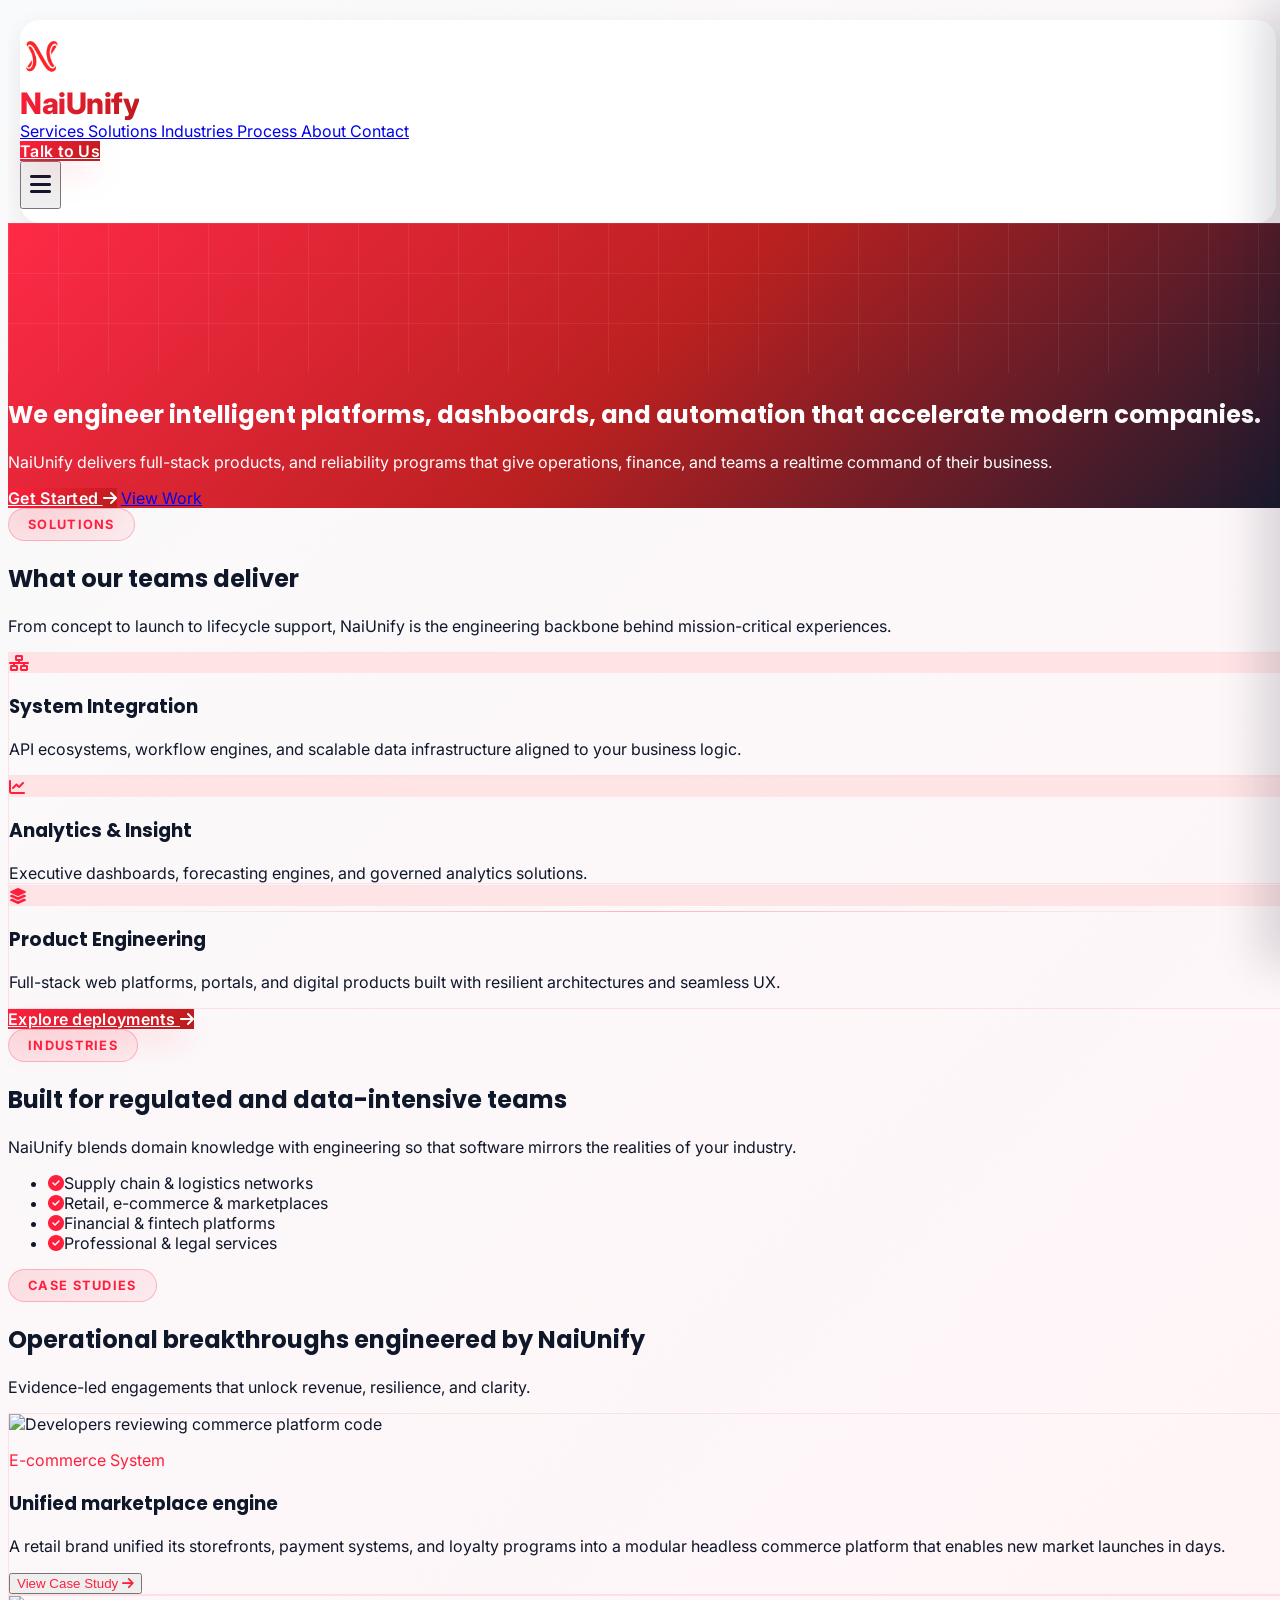
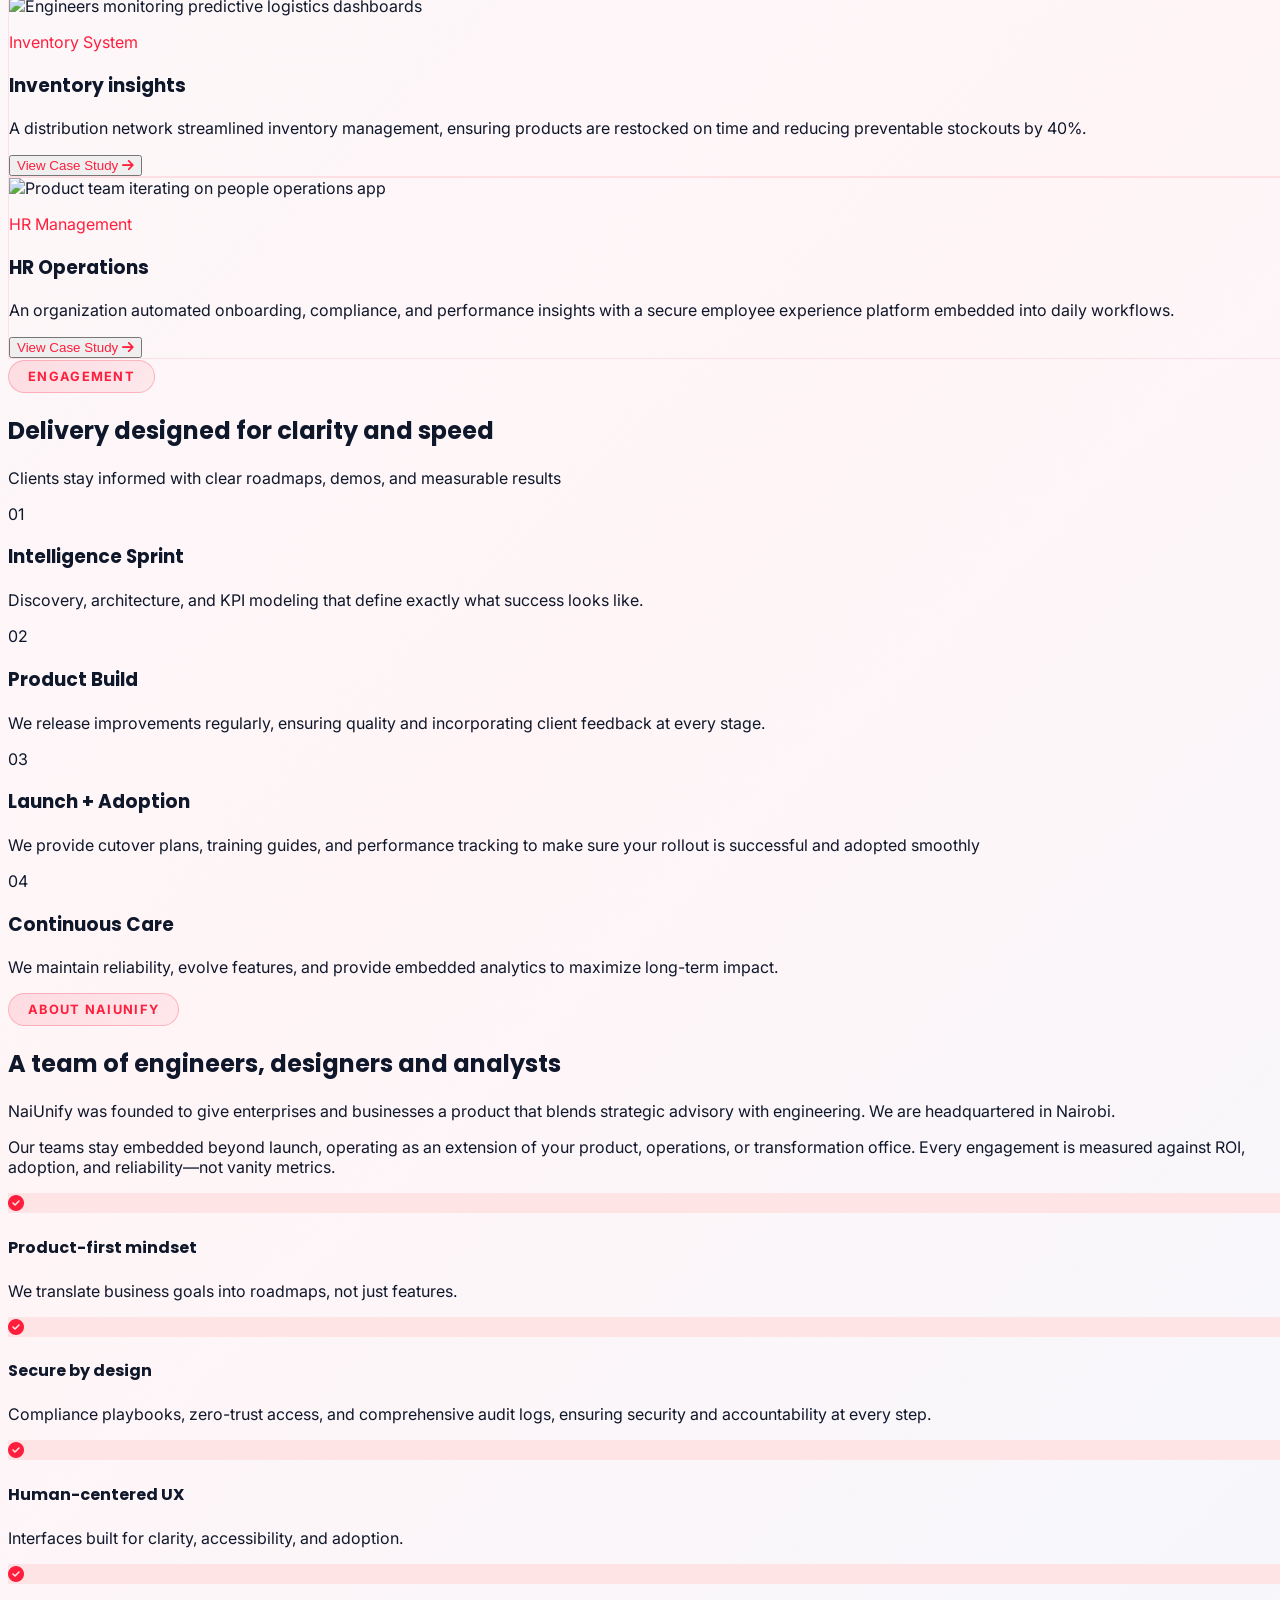
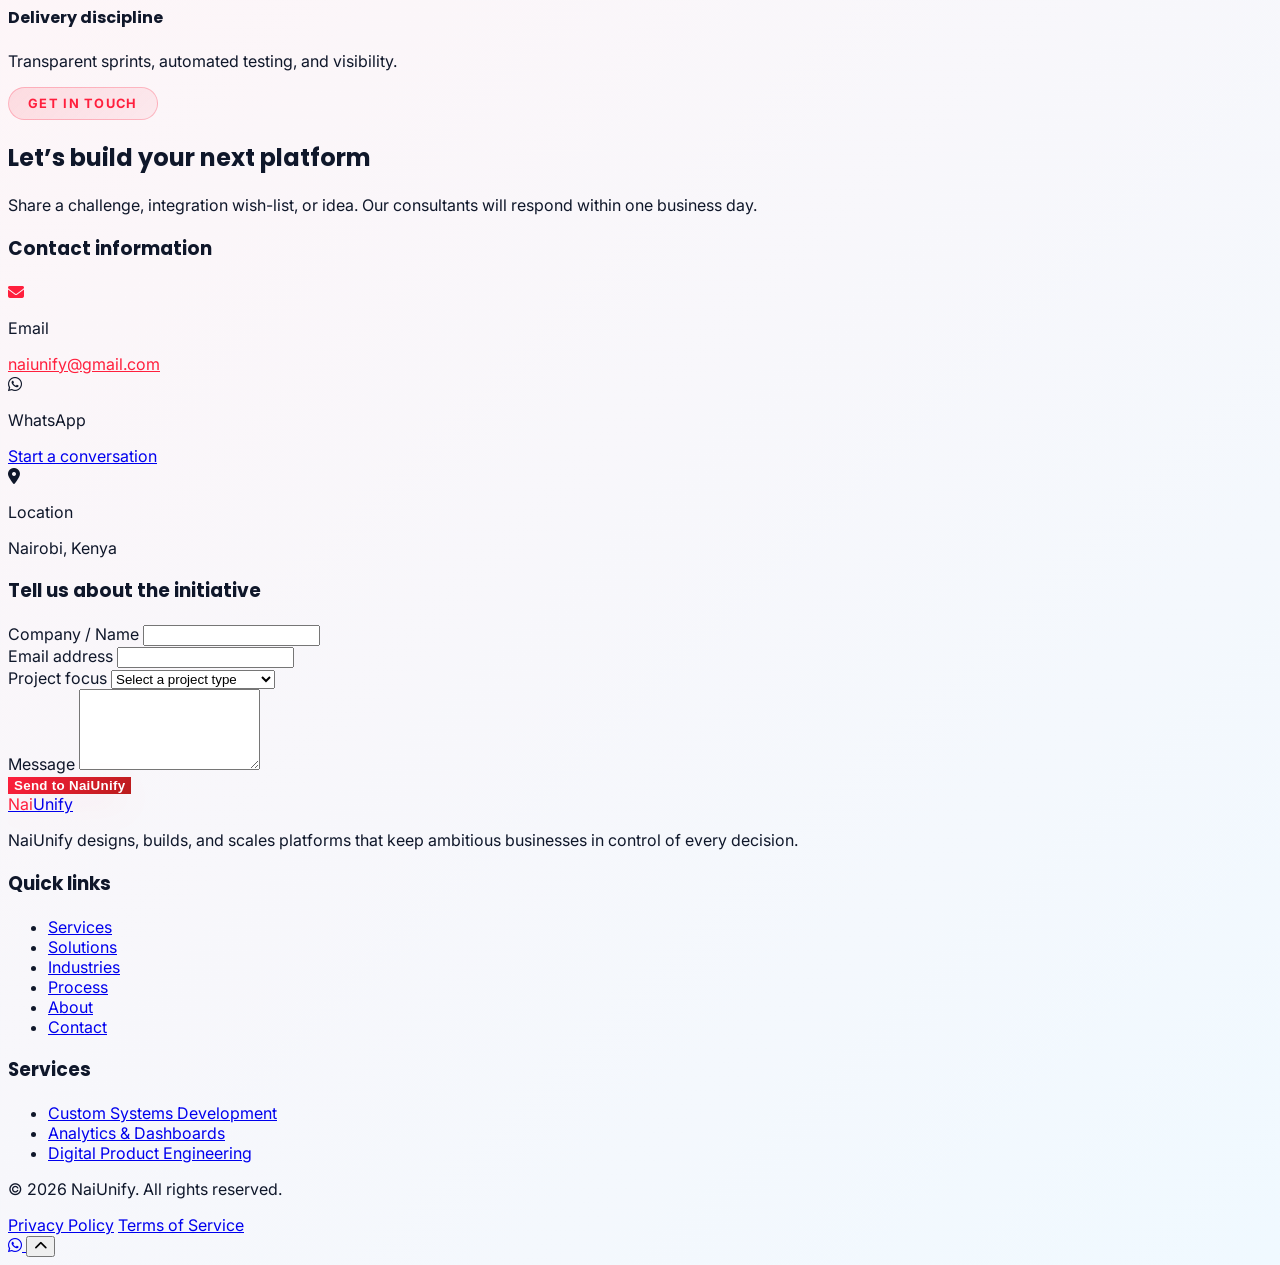
==== index.html @ 6b859ff5 "Initial upload" ====
<!DOCTYPE html>
<html lang="en">
<head>
  <meta charset="UTF-8">
  <meta name="viewport" content="width=device-width, initial-scale=1.0">
  <title>NaiUnify</title>
  <meta name="description" content="NaiUnify engineers modern software, automation, and analytics platforms tailored for fast-growing companies  and global markets.">
  <meta name="keywords" content="NaiUnify, enterprise software company, custom dashboards,tech consultancy, automation platforms">
  <link rel="preconnect" href="https://fonts.googleapis.com">
  <link rel="preconnect" href="https://fonts.gstatic.com" crossorigin>
  <link href="https://fonts.googleapis.com/css2?family=Inter:wght@400;500;600&family=Poppins:wght@500;600;700&display=swap" rel="stylesheet">
  <script src="https://cdn.tailwindcss.com"></script>
  <link rel="stylesheet" href="https://cdnjs.cloudflare.com/ajax/libs/font-awesome/6.5.1/css/all.min.css">
  <link rel="stylesheet" href="https://cdn.jsdelivr.net/npm/aos@2.3.4/dist/aos.css">

  <!-- Favicon -->
  <link rel="icon" type="image/x-icon" href="favicon.ico">
  <link rel="icon" type="image/png" sizes="32x32" href="favicon.png">
  <link rel="apple-touch-icon" sizes="180x180" href="apple-touch-icon.png">

  <style id="app-style">
    :root {
      --primary: #ff1f3d;
      --primary-dark: #b91c1c;
      --primary-soft: #ffe4e6;
      --gray-900: #0f172a;
    }

    html, body {
      width: 100%;
      overflow-x: clip !important;
    }

    body {
      font-family: 'Inter', sans-serif;
      scroll-behavior: smooth;
      background: linear-gradient(135deg, #f9fafb 0%, #fff5f7 50%, #f0f9ff 100%);
      color: #0f172a;
    }

    body.menu-open {
      overflow: hidden;
    }

    h1,h2,h3,h4,h5,h6 {
      font-family: 'Poppins', sans-serif;
      font-weight: 700;
    }

    .gradient-bg {
      background: linear-gradient(135deg, rgba(255,31,61,0.95) 0%, rgba(185,28,28,0.98) 50%, #1a1a2e 100%);
      color: #fff;
    }

    .brand-logo {
      height: 2.75rem;
      width: 2.75rem;
      transition: transform 0.3s cubic-bezier(0.34, 1.56, 0.64, 1);
    }

    .brand-logo:hover {
      transform: scale(1.08) rotate(2deg);
    }

    .brand-title {
      font-size: 1.85rem;
      background: linear-gradient(135deg, #ff1f3d 0%, #b91c1c 100%);
      -webkit-background-clip: text;
      -webkit-text-fill-color: transparent;
      background-clip: text;
      font-weight: 800;
      letter-spacing: -0.5px;
    }

    nav .container {
      padding-top: 0.875rem;
      padding-bottom: 0.875rem;
    }

    .main-nav {
      background: transparent;
      box-shadow: none;
      z-index: 60;
      padding: 0.75rem 0.75rem 0 0.75rem;
    }

    .main-nav .container {
      background: #ffffff;
      border-radius: 1.25rem;
      box-shadow: 0 8px 24px rgba(15,23,42,0.08);
    }

    .main-nav::after {
      content: '';
      position: fixed;
      bottom: -12px;
      left: calc(0.75rem + 2rem);
      right: calc(0.75rem + 2rem);
      height: 1px;
      background: linear-gradient(90deg, transparent, rgba(255,31,61,0.3), transparent);
      z-index: 60;
    }

    @media (max-width: 768px) {
      .main-nav {
        padding: 0.5rem 0.5rem 0 0.5rem;
      }

      .main-nav .container {
        border-radius: 0.75rem;
      }
    }

    .card {
      transition: all 0.45s cubic-bezier(0.34, 1.56, 0.64, 1);
      will-change: transform, box-shadow;
      border: 1px solid rgba(255, 31, 61, 0.1);
    }

    .card:hover {
      transform: translateY(-8px) scale(1.02);
      box-shadow: 0 32px 56px rgba(255, 31, 61, 0.25);
      border-color: rgba(255, 31, 61, 0.2);
    }

    .stat-card {
      background: rgba(255,255,255,0.12);
      border: 1px solid rgba(255,255,255,0.3);
      backdrop-filter: blur(12px);
      border-radius: 1.5rem;
      transition: all 0.3s ease;
    }

    .stat-card:hover {
      background: rgba(255,255,255,0.18);
      border-color: rgba(255,255,255,0.5);
      transform: translateY(-4px);
    }

    .testimonial-slide {
      display: none;
    }

    .testimonial-slide.active {
      display: block;
      animation: fadeIn 0.4s ease;
    }

    @keyframes fadeIn {
      from { opacity: 0; transform: translateY(10px); }
      to { opacity: 1; transform: translateY(0); }
    }

    .mobile-menu {
      position: fixed;
      top: 0;
      right: 0;
      height: 100vh;
      width: min(340px, 85%);
      background: linear-gradient(180deg, #ffffff 0%, #f9fafb 100%);
      border-left: 1px solid rgba(15,23,42,0.08);
      box-shadow: -20px 0 40px rgba(15,23,42,0.15);
      transform: translateX(100%);
      transition: transform 0.4s cubic-bezier(0.34, 1.56, 0.64, 1);
      z-index: 55;
      padding: 2rem 1.75rem;
      overflow-y: auto;
      overflow-x: hidden;
    }

    .mobile-menu.open {
      transform: translateX(0);
    }

    .mobile-menu-overlay {
      position: fixed;
      top: 0;
      left: 0;
      right: 0;
      bottom: 0;
      background: rgba(15,23,42,0.5);
      opacity: 0;
      visibility: hidden;
      pointer-events: none;
      transition: opacity 0.4s cubic-bezier(0.34, 1.56, 0.64, 1), visibility 0.4s;
      z-index: 50;
      backdrop-filter: blur(4px);
    }

    .mobile-menu-overlay.open {
      opacity: 1;
      visibility: visible;
      pointer-events: auto;
    }

    ::-webkit-scrollbar {
      width: 10px;
    }

    ::-webkit-scrollbar-thumb {
      background: var(--primary);
      border-radius: 999px;
    }

    .btn-primary {
      background: linear-gradient(135deg, var(--primary) 0%, var(--primary-dark) 100%);
      color: #fff;
      position: relative;
      overflow: hidden;
      transition: all 0.4s cubic-bezier(0.34, 1.56, 0.64, 1);
      box-shadow: 0 12px 32px -8px rgba(255, 31, 61, 0.6);
      border: none;
      font-weight: 600;
      letter-spacing: 0.3px;
    }

    .btn-primary:hover {
      transform: translateY(-3px);
      box-shadow: 0 20px 48px -12px rgba(255, 31, 61, 0.8);
      background: linear-gradient(135deg, var(--primary-dark) 0%, #8b0a1a 100%);
    }

    .btn-primary:active {
      transform: translateY(-1px);
    }

    .btn-primary:after {
      content: "";
      position: absolute;
      inset: 0;
      background: linear-gradient(120deg, rgba(255,255,255,0.3), transparent, transparent);
      transform: translateX(-100%);
      transition: transform 0.6s cubic-bezier(0.34, 1.56, 0.64, 1);
    }

    .btn-primary:hover:after {
      transform: translateX(100%);
    }

    .accent-pill {
      background: linear-gradient(135deg, rgba(255,31,61,0.12) 0%, rgba(255,31,61,0.06) 100%);
      color: var(--primary);
      padding: 0.5rem 1.2rem;
      border-radius: 999px;
      font-size: 0.8rem;
      font-weight: 700;
      text-transform: uppercase;
      letter-spacing: 0.1em;
      border: 1.5px solid rgba(255,31,61,0.25);
      display: inline-flex;
      align-items: center;
      gap: 0.5rem;
      transition: all 0.3s ease;
    }

    .accent-pill:hover {
      border-color: rgba(255,31,61,0.5);
      background: linear-gradient(135deg, rgba(255,31,61,0.16) 0%, rgba(255,31,61,0.1) 100%);
      transform: translateY(-2px);
    }

    /* Modernized bright red theme overrides */
    .bg-red-600 { background-color: var(--primary) !important; }
    .hover\:bg-red-700:hover { background-color: var(--primary-dark) !important; }
    .text-red-600 { color: var(--primary) !important; }
    .hover\:text-red-800:hover { color: var(--primary-dark) !important; }
    .border-red-600 { border-color: var(--primary) !important; }
    .bg-red-100 { background-color: var(--primary-soft) !important; }
    .text-red-400 { color: #ff6b81 !important; }
    .text-red-500 { color: var(--primary) !important; }

    body.menu-open {
      overflow: hidden;
    }

    .modal {
      display: none;
      position: fixed;
      top: 0;
      left: 0;
      right: 0;
      bottom: 0;
      background: rgba(15,23,42,0.85);
      z-index: 48;
      justify-content: center;
      align-items: center;
      padding: 2rem;
    }

    .modal-content {
      width: min(720px, 100%);
      max-height: 90vh;
      overflow-y: auto;
      border-radius: 1rem;
      background: #fff;
      padding: 2.5rem;
      position: relative;
    }

    .modal.show {
      display: flex;
      animation: fadeIn 0.35s ease;
    }

    .close {
      position: absolute;
      top: 1.5rem;
      right: 1.5rem;
      color: #0f172a;
    }

    #mobile-menu-button {
      font-size: 1.5rem;
      padding: 0.5rem;
      cursor: pointer;
      transition: all 0.3s ease;
      color: #0f172a;
    }

    #mobile-menu-button:hover {
      color: var(--primary);
      transform: scale(1.1);
    }

    @media (max-width: 768px) {
      .brand-logo {
        height: 2.25rem;
        width: 2.25rem;
      }

      .brand-title {
        font-size: 1.35rem;
      }

      nav .container {
        padding-top: 0.75rem;
        padding-bottom: 0.75rem;
      }

      h1 {
        font-size: 2rem !important;
        line-height: 1.3 !important;
      }

      h2 {
        font-size: 1.75rem !important;
      }
    }

    @media (max-width: 640px) {
      .gradient-bg {
        padding-top: 4.5rem !important;
      }

      h1 {
        font-size: 1.75rem !important;
        line-height: 1.25 !important;
      }

      h2 {
        font-size: 1.5rem !important;
      }

      .card {
        margin: 0 auto;
      }
    }
  </style>
</head>
<body>
  <!-- Navigation -->
  <nav class="main-nav fixed w-full top-0">
    <div class="container mx-auto px-4 md:px-8 lg:px-12">
      <div class="flex items-center justify-between h-16 md:h-20">
        <a href="#" class="text-2xl font-bold flex items-center gap-3 brand-title z-10 hover:opacity-90 transition">
          <img src="NAIUNIFY LOGO2.png" alt="NaiUnify logo" class="h-11 w-11 md:h-11 md:w-11 object-contain brand-logo" loading="eager">
          <div class="leading-tight">
            <span class="block text-transparent brand-title">NaiUnify</span>
          </div>
        </a>

        <div class="hidden lg:flex items-center space-x-10 font-medium text-gray-700">
          <a href="#services" class="hover:text-red-600 transition duration-300 relative group">Services
            <span class="absolute bottom-0 left-0 w-0 h-0.5 bg-gradient-to-r from-red-600 to-red-500 group-hover:w-full transition-all duration-300"></span>
          </a>
          <a href="#projects" class="hover:text-red-600 transition duration-300 relative group">Solutions
            <span class="absolute bottom-0 left-0 w-0 h-0.5 bg-gradient-to-r from-red-600 to-red-500 group-hover:w-full transition-all duration-300"></span>
          </a>
          <a href="#industries" class="hover:text-red-600 transition duration-300 relative group">Industries
            <span class="absolute bottom-0 left-0 w-0 h-0.5 bg-gradient-to-r from-red-600 to-red-500 group-hover:w-full transition-all duration-300"></span>
          </a>
          <a href="#process" class="hover:text-red-600 transition duration-300 relative group">Process
            <span class="absolute bottom-0 left-0 w-0 h-0.5 bg-gradient-to-r from-red-600 to-red-500 group-hover:w-full transition-all duration-300"></span>
          </a>
          <a href="#about" class="hover:text-red-600 transition duration-300 relative group">About
            <span class="absolute bottom-0 left-0 w-0 h-0.5 bg-gradient-to-r from-red-600 to-red-500 group-hover:w-full transition-all duration-300"></span>
          </a>
          <a href="#contact" class="hover:text-red-600 transition duration-300 relative group">Contact
            <span class="absolute bottom-0 left-0 w-0 h-0.5 bg-gradient-to-r from-red-600 to-red-500 group-hover:w-full transition-all duration-300"></span>
          </a>
        </div>

        <div class="hidden md:flex items-center gap-4">
          <a href="#contact" class="btn-primary px-6 py-2.5 rounded-lg font-semibold shadow-lg hover:shadow-xl transition-all duration-300 text-sm md:text-base">
            Talk to Us
          </a>
        </div>

        <button id="mobile-menu-button" class="lg:hidden text-gray-900 ml-auto z-10" aria-label="Toggle menu">
          <i class="fa-solid fa-bars text-2xl"></i>
        </button>
      </div>
    </div>

    <div id="mobile-menu" class="mobile-menu lg:hidden">
      <div class="flex items-center justify-between mb-8">
        <p class="text-lg font-semibold text-gray-900">Menu</p>
        <button id="close-mobile-menu" class="text-gray-500 text-3xl leading-none w-8 h-8 flex items-center justify-center hover:bg-gray-200 rounded-lg transition" aria-label="Close menu">&times;</button>
      </div>
      <div class="space-y-1">
        <a href="#services" class="block font-semibold text-gray-900 px-4 py-3 rounded-lg hover:bg-red-50 hover:text-red-600 transition duration-300">Services</a>
        <a href="#projects" class="block font-semibold text-gray-900 px-4 py-3 rounded-lg hover:bg-red-50 hover:text-red-600 transition duration-300">Solutions</a>
        <a href="#industries" class="block font-semibold text-gray-900 px-4 py-3 rounded-lg hover:bg-red-50 hover:text-red-600 transition duration-300">Industries</a>
        <a href="#process" class="block font-semibold text-gray-900 px-4 py-3 rounded-lg hover:bg-red-50 hover:text-red-600 transition duration-300">Process</a>
        <a href="#about" class="block font-semibold text-gray-900 px-4 py-3 rounded-lg hover:bg-red-50 hover:text-red-600 transition duration-300">About</a>
        <a href="#contact" class="block font-semibold text-gray-900 px-4 py-3 rounded-lg hover:bg-red-50 hover:text-red-600 transition duration-300">Contact</a>
        <a href="#contact" class="btn-primary block text-center rounded-lg py-3 font-semibold mt-6 w-full">Talk to Us</a>
      </div>
    </div>
  </nav>

  <div id="mobile-menu-overlay" class="mobile-menu-overlay lg:hidden"></div>

  <!-- Hero Section -->
  <section class="gradient-bg min-h-[calc(100vh-64px)] md:min-h-[calc(100vh-80px)] flex items-center pt-28 md:pt-32 pb-12 md:pb-20 relative overflow-hidden">
    <div class="absolute inset-0 opacity-20 pointer-events-none">
      <svg width="100%" height="100%" preserveAspectRatio="none">
        <defs>
          <pattern id="grid" width="50" height="50" patternUnits="userSpaceOnUse">
            <path d="M 50 0 L 0 0 0 50" fill="none" stroke="rgba(255,255,255,0.15)" stroke-width="1"/>
          </pattern>
        </defs>
        <rect width="100%" height="100%" fill="url(#grid)" />
      </svg>
    </div>
    <div class="container mx-auto px-4 md:px-8 lg:px-12 relative z-10 py-12 md:py-16">
      <div data-aos="fade-right" class="max-w-5xl mx-auto text-center lg:text-left">
        <h1 class="text-4xl md:text-5xl lg:text-6xl font-bold leading-tight md:leading-tight mb-6 md:mb-8 text-white">
          We engineer intelligent platforms, dashboards, and automation that accelerate modern companies.
        </h1>
        <p class="text-lg md:text-xl text-gray-100/85 mb-10 md:mb-12 leading-relaxed max-w-3xl">
          NaiUnify delivers full-stack products, and reliability programs that give operations, finance, and teams a realtime command of their business.
        </p>
        <div class="flex flex-col sm:flex-row gap-4 justify-center lg:justify-start">
          <a href="#contact" class="btn-primary px-8 py-3.5 rounded-lg font-semibold shadow-xl inline-flex items-center justify-center hover:shadow-2xl transition-all">Get Started <i class="fa-solid fa-arrow-right ml-2"></i></a>
          <a href="#projects" class="px-8 py-3.5 rounded-lg font-semibold border-2 border-white text-white hover:bg-white hover:text-red-600 transition-all duration-300">View Work</a>
        </div>
      </div>
    </div>
  </section>

  <!-- Services -->
  <section id="services" class="py-20 bg-white relative">
    <div class="container mx-auto px-4 md:px-6">
      <div class="text-center mb-16" data-aos="fade-up">
        <span class="accent-pill mb-3 inline-block">Solutions</span>
        <h2 class="text-3xl md:text-4xl font-bold mb-4">What our teams deliver</h2>
        <p class="text-lg text-gray-600 max-w-3xl mx-auto">
          From concept to launch to lifecycle support, NaiUnify is the engineering backbone behind mission-critical experiences.
        </p>
      </div>
      <div class="grid grid-cols-1 md:grid-cols-2 lg:grid-cols-4 gap-6 justify-items-center lg:justify-items-center">
        <div class="card bg-gray-50 rounded-2xl p-8 border border-gray-100 w-full max-w-xs mx-auto" data-aos="fade-up" data-aos-delay="100">
          <div class="w-14 h-14 flex items-center justify-center rounded-full bg-red-100 text-red-600 mb-6">
            <i class="fa-solid fa-network-wired text-xl"></i>
          </div>
          <h3 class="text-xl font-semibold mb-3">System Integration</h3>
          <p class="text-gray-600">API ecosystems, workflow engines, and scalable data infrastructure aligned to your business logic.</p>
        </div>
        <div class="card bg-gray-50 rounded-2xl p-8 border border-gray-100 w-full max-w-xs mx-auto" data-aos="fade-up" data-aos-delay="200">
          <div class="w-14 h-14 flex items-center justify-center rounded-full bg-red-100 text-red-600 mb-6">
            <i class="fa-solid fa-chart-line text-xl"></i>
          </div>
          <h3 class="text-xl font-semibold mb-3">Analytics & Insight</h3>
          Executive dashboards, forecasting engines, and governed analytics solutions.</div>
        <div class="card bg-gray-50 rounded-2xl p-8 border border-gray-100 w-full max-w-xs mx-auto" data-aos="fade-up" data-aos-delay="300">
          <div class="w-14 h-14 flex items-center justify-center rounded-full bg-red-100 text-red-600 mb-6">
            <i class="fa-solid fa-layer-group text-xl"></i>
          </div>
          <h3 class="text-xl font-semibold mb-3">Product Engineering</h3>
          <p class="text-gray-600">Full-stack web platforms, portals, and digital products built with resilient architectures and seamless UX.</p>
        </div>
        
      </div>
      <div class="text-center mt-14" data-aos="fade-up">
        <a href="#projects" class="btn-primary inline-flex items-center justify-center px-10 py-3 rounded-md font-semibold shadow-lg shadow-red-200">
          Explore deployments
          <i class="fa-solid fa-arrow-right ml-2"></i>
        </a>
      </div>
    </div>
  </section>

  <!-- Industries -->
  <section id="industries" class="py-24 md:py-32 bg-gradient-to-b from-gray-50 to-white">
    <div class="container mx-auto px-4 md:px-8 lg:px-12">
      <div class="grid lg:grid-cols-1 gap-10 items-center">
        <div data-aos="fade-right">
          <span class="accent-pill mb-4 inline-block">Industries</span>
          <h2 class="text-3xl md:text-5xl font-bold mb-6 text-gray-900">Built for regulated and data-intensive teams</h2>
          <p class="text-lg md:text-xl text-gray-600 mb-8 leading-relaxed">NaiUnify blends domain knowledge with engineering so that software mirrors the realities of your industry.</p>
          <ul class="space-y-4 text-gray-700 font-medium">
            <li class="flex items-center"><i class="fa-solid fa-circle-check text-red-600 mr-4 text-lg"></i><span>Supply chain & logistics networks</span></li>
            <li class="flex items-center"><i class="fa-solid fa-circle-check text-red-600 mr-4 text-lg"></i><span>Retail, e-commerce & marketplaces</span></li>
            <li class="flex items-center"><i class="fa-solid fa-circle-check text-red-600 mr-4 text-lg"></i><span>Financial & fintech platforms</span></li>
            <li class="flex items-center"><i class="fa-solid fa-circle-check text-red-600 mr-4 text-lg"></i><span>Professional & legal services</span></li>
          </ul>
        </div>
      </div>
    </div>
  </section>

  <!-- Projects -->
  <section id="projects" class="py-24 md:py-32 bg-white">
    <div class="container mx-auto px-4 md:px-8 lg:px-12">
      <div class="text-center mb-20" data-aos="fade-up">
        <span class="accent-pill mb-4 inline-block">Case Studies</span>
        <h2 class="text-3xl md:text-5xl font-bold mb-6 text-gray-900">Operational breakthroughs engineered by NaiUnify</h2>
        <p class="text-lg md:text-xl text-gray-600 max-w-3xl mx-auto leading-relaxed">Evidence-led engagements that unlock revenue, resilience, and clarity.</p>
      </div>
      <div class="grid grid-cols-1 md:grid-cols-2 lg:grid-cols-3 gap-8">
        <div class="card bg-white rounded-2xl overflow-hidden border border-gray-200" data-aos="fade-up" data-aos-delay="100">
          <div class="h-56 bg-gray-300 overflow-hidden">
            <img src="https://images.unsplash.com/photo-1527689368864-3a821dbccc34?auto=format&fit=crop&w=500&q=60" alt="Developers reviewing commerce platform code" class="w-full h-full object-cover hover:scale-105 transition-transform duration-700" loading="lazy">
          </div>
          <div class="p-8">
            <p class="text-xs uppercase tracking-widest text-red-600 font-bold mb-3">E-commerce System</p>
            <h3 class="text-2xl font-bold mb-4 text-gray-900">Unified marketplace engine</h3>
            <p class="text-gray-600 mb-6 leading-relaxed">A retail brand unified its storefronts, payment systems, and loyalty programs into a modular headless commerce platform that enables new market launches in days.</p>
            <button class="text-red-600 font-bold inline-flex items-center view-project hover:gap-3 transition-all group" data-project="1">
              View Case Study <i class="fa-solid fa-arrow-right ml-2 group-hover:translate-x-1 transition-transform"></i>
            </button>
          </div>
        </div>

        <div class="card bg-white rounded-2xl overflow-hidden border border-gray-200" data-aos="fade-up" data-aos-delay="200">
          <div class="h-56 bg-gray-300 overflow-hidden">
            <img src="https://images.unsplash.com/photo-1517430816045-df4b7de11d1d?auto=format&fit=crop&w=500&q=60" alt="Engineers monitoring predictive logistics dashboards" class="w-full h-full object-cover hover:scale-105 transition-transform duration-700" loading="lazy">
          </div>
          <div class="p-8">
            <p class="text-xs uppercase tracking-widest text-red-600 font-bold mb-3">Inventory System</p>
            <h3 class="text-2xl font-bold mb-4 text-gray-900">Inventory insights</h3>
            <p class="text-gray-600 mb-6 leading-relaxed">A distribution network streamlined inventory management, ensuring products are restocked on time and reducing preventable stockouts by 40%.</p>
            <button class="text-red-600 font-bold inline-flex items-center view-project hover:gap-3 transition-all group" data-project="2">
              View Case Study <i class="fa-solid fa-arrow-right ml-2 group-hover:translate-x-1 transition-transform"></i>
            </button>
          </div>
        </div>

        <div class="card bg-white rounded-2xl overflow-hidden border border-gray-200" data-aos="fade-up" data-aos-delay="300">
          <div class="h-56 bg-gray-300 overflow-hidden">
            <img src="https://images.unsplash.com/photo-1529333166437-7750a6dd5a70?auto=format&fit=crop&w=500&q=60" alt="Product team iterating on people operations app" class="w-full h-full object-cover hover:scale-105 transition-transform duration-700" loading="lazy">
          </div>
          <div class="p-8">
            <p class="text-xs uppercase tracking-widest text-red-600 font-bold mb-3">HR Management</p>
            <h3 class="text-2xl font-bold mb-4 text-gray-900">HR Operations</h3>
            <p class="text-gray-600 mb-6 leading-relaxed">An organization automated onboarding, compliance, and performance insights with a secure employee experience platform embedded into daily workflows.</p>
            <button class="text-red-600 font-bold inline-flex items-center view-project hover:gap-3 transition-all group" data-project="3">
              View Case Study <i class="fa-solid fa-arrow-right ml-2 group-hover:translate-x-1 transition-transform"></i>
            </button>
          </div>
        </div>
      </div>
    </div>
  </section>

  <!-- Modal -->
  <div id="project-modal" class="modal">
    <div class="modal-content">
      <span class="close close-project text-2xl cursor-pointer">&times;</span>
      <div id="modal-content-container"></div>
    </div>
  </div>

  <!-- Legal Modal -->
  <div id="legal-modal" class="modal">
    <div class="modal-content">
      <span class="close close-legal text-2xl cursor-pointer">&times;</span>
      <div id="legal-modal-content"></div>
    </div>
  </div>

  <!-- Process -->
  <section id="process" class="py-24 md:py-32 bg-gradient-to-b from-white to-gray-50">
    <div class="container mx-auto px-4 md:px-8 lg:px-12">
      <div class="text-center mb-20" data-aos="fade-up">
        <span class="accent-pill mb-4 inline-block">Engagement</span>
        <h2 class="text-3xl md:text-5xl font-bold mb-6 text-gray-900">Delivery designed for clarity and speed</h2>
        <p class="text-lg md:text-xl text-gray-600 max-w-3xl mx-auto leading-relaxed">Clients stay informed with clear roadmaps, demos, and measurable results</p>
      </div>
      <div class="grid grid-cols-1 md:grid-cols-2 lg:grid-cols-4 gap-6">
        <div class="border border-gray-200 rounded-2xl p-8 bg-white hover:border-red-600 transition-all duration-300 group" data-aos="fade-up" data-aos-delay="100">
          <div class="w-14 h-14 rounded-full bg-gradient-to-br from-red-600 to-red-700 text-white flex items-center justify-center font-bold mb-6 text-lg group-hover:shadow-lg group-hover:shadow-red-200 transition-all">01</div>
          <h3 class="text-xl font-bold mb-4 text-gray-900">Intelligence Sprint</h3>
          <p class="text-gray-600 leading-relaxed">Discovery, architecture, and KPI modeling that define exactly what success looks like.</p>
        </div>
        <div class="border border-gray-200 rounded-2xl p-8 bg-white hover:border-red-600 transition-all duration-300 group" data-aos="fade-up" data-aos-delay="200">
          <div class="w-14 h-14 rounded-full bg-gradient-to-br from-red-600 to-red-700 text-white flex items-center justify-center font-bold mb-6 text-lg group-hover:shadow-lg group-hover:shadow-red-200 transition-all">02</div>
          <h3 class="text-xl font-bold mb-4 text-gray-900">Product Build</h3>
          <p class="text-gray-600 leading-relaxed">We release improvements regularly, ensuring quality and incorporating client feedback at every stage.</p>
        </div>
        <div class="border border-gray-200 rounded-2xl p-8 bg-white hover:border-red-600 transition-all duration-300 group" data-aos="fade-up" data-aos-delay="300">
          <div class="w-14 h-14 rounded-full bg-gradient-to-br from-red-600 to-red-700 text-white flex items-center justify-center font-bold mb-6 text-lg group-hover:shadow-lg group-hover:shadow-red-200 transition-all">03</div>
          <h3 class="text-xl font-bold mb-4 text-gray-900">Launch + Adoption</h3>
          <p class="text-gray-600 leading-relaxed">We provide cutover plans, training guides, and performance tracking to make sure your rollout is successful and adopted smoothly</p>
        </div>
        <div class="border border-gray-200 rounded-2xl p-8 bg-white hover:border-red-600 transition-all duration-300 group" data-aos="fade-up" data-aos-delay="400">
          <div class="w-14 h-14 rounded-full bg-gradient-to-br from-red-600 to-red-700 text-white flex items-center justify-center font-bold mb-6 text-lg group-hover:shadow-lg group-hover:shadow-red-200 transition-all">04</div>
          <h3 class="text-xl font-bold mb-4 text-gray-900">Continuous Care</h3>
          <p class="text-gray-600 leading-relaxed">We maintain reliability, evolve features, and provide embedded analytics to maximize long-term impact.</p>
        </div>
      </div>
    </div>
  </section>

  <!-- Testimonials -->
 
  <!-- About -->
  <section id="about" class="py-24 md:py-32 bg-white">
    <div class="container mx-auto px-4 md:px-8 lg:px-12">
      <div class="grid lg:grid-cols-1 gap-12 items-center">
        <div data-aos="fade-right">
          <span class="accent-pill mb-4 inline-block">About NaiUnify</span>
          <h2 class="text-3xl md:text-5xl font-bold mb-8 text-gray-900">A team of engineers, designers and analysts</h2>
          <p class="text-lg md:text-xl text-gray-700 mb-8 leading-relaxed">
            NaiUnify  was founded to give enterprises and businesses a product  that blends strategic advisory with  engineering. We are headquartered in Nairobi.
          </p>
          <p class="text-lg md:text-xl text-gray-700 mb-10 leading-relaxed">
            Our teams stay embedded beyond launch, operating as an extension of your product, operations, or transformation office. Every engagement is measured against ROI, adoption, and reliability—not vanity metrics.
          </p>
          <div class="grid grid-cols-1 sm:grid-cols-2 gap-6">
            <div class="flex items-start gap-4 group">
              <div class="flex-shrink-0">
                <div class="flex items-center justify-center h-10 w-10 rounded-lg bg-red-100 group-hover:bg-red-600 transition-colors">
                  <i class="fas fa-check-circle text-red-600 group-hover:text-white transition-colors"></i>
                </div>
              </div>
              <div>
                <h4 class="font-bold text-gray-900 mb-2">Product-first mindset</h4>
                <p class="text-gray-600 text-sm leading-relaxed">We translate business goals into roadmaps, not just features.</p>
              </div>
            </div>
            <div class="flex items-start gap-4 group">
              <div class="flex-shrink-0">
                <div class="flex items-center justify-center h-10 w-10 rounded-lg bg-red-100 group-hover:bg-red-600 transition-colors">
                  <i class="fas fa-check-circle text-red-600 group-hover:text-white transition-colors"></i>
                </div>
              </div>
              <div>
                <h4 class="font-bold text-gray-900 mb-2">Secure by design</h4>
                <p class="text-gray-600 text-sm leading-relaxed">Compliance playbooks, zero-trust access, and comprehensive audit logs, ensuring security and accountability at every step.</p>
              </div>
            </div>
            <div class="flex items-start gap-4 group">
              <div class="flex-shrink-0">
                <div class="flex items-center justify-center h-10 w-10 rounded-lg bg-red-100 group-hover:bg-red-600 transition-colors">
                  <i class="fas fa-check-circle text-red-600 group-hover:text-white transition-colors"></i>
                </div>
              </div>
              <div>
                <h4 class="font-bold text-gray-900 mb-2">Human-centered UX</h4>
                <p class="text-gray-600 text-sm leading-relaxed">Interfaces built for clarity, accessibility, and adoption.</p>
              </div>
            </div>
            <div class="flex items-start gap-4 group">
              <div class="flex-shrink-0">
                <div class="flex items-center justify-center h-10 w-10 rounded-lg bg-red-100 group-hover:bg-red-600 transition-colors">
                  <i class="fas fa-check-circle text-red-600 group-hover:text-white transition-colors"></i>
                </div>
              </div>
              <div>
                <h4 class="font-bold text-gray-900 mb-2">Delivery discipline</h4>
                <p class="text-gray-600 text-sm leading-relaxed">Transparent sprints, automated testing, and visibility.</p>
              </div>
            </div>
          </div>
        </div>
      </div>
    </div>
  </section>

  <!-- Contact -->
  <section id="contact" class="py-20 bg-white">
    <div class="container mx-auto px-4 md:px-6">
      <div class="text-center mb-16" data-aos="fade-up">
        <span class="accent-pill mb-3 inline-block">Get in touch</span>
        <h2 class="text-3xl md:text-4xl font-bold mb-4">Let’s build your next platform</h2>
        <p class="text-lg text-gray-600 max-w-2xl mx-auto">Share a challenge, integration wish-list, or idea. Our consultants will respond within one business day.</p>
      </div>
      <div class="max-w-5xl mx-auto grid grid-cols-1 md:grid-cols-2 gap-10">
        <div data-aos="fade-right">
          <div class="bg-white rounded-2xl p-10 h-full shadow-lg">
            <h3 class="text-2xl font-bold mb-8 text-gray-900">Contact information</h3>
            <div class="space-y-8">
              <div class="flex items-start gap-4 group">
                <div class="bg-gradient-to-br from-red-100 to-red-50 rounded-2xl w-14 h-14 flex items-center justify-center text-red-600 group-hover:from-red-600 group-hover:to-red-700 group-hover:text-white transition-all flex-shrink-0">
                  <i class="fas fa-envelope text-xl"></i>
                </div>
                <div>
                  <p class="font-bold text-gray-900 mb-1">Email</p>
                  <a href="mailto:naiunify@gmail.com" class="text-red-600 hover:text-red-800 font-medium transition">naiunify@gmail.com</a>
                </div>
              </div>
              <div class="flex items-start gap-4 group">
                <div class="bg-gradient-to-br from-green-100 to-green-50 rounded-2xl w-14 h-14 flex items-center justify-center text-green-600 group-hover:from-green-600 group-hover:to-green-700 group-hover:text-white transition-all flex-shrink-0">
                  <i class="fab fa-whatsapp text-xl"></i>
                </div>
                <div>
                  <p class="font-bold text-gray-900 mb-1">WhatsApp</p>
                  <a href="https://wa.me/254768838843?text=Hi%2C%20I%E2%80%99d%20like%20to%20discuss%20a%20project.%20I%E2%80%99m%20interested%20in%20having%20a%20system%20for%20my%20business%20and%20would%20like%20to%20understand%20how%20your%20process%20works%2C%20explain%20my%20business%20needs%2C%20the%20estimated%20cost%2C%20and%20how%20we%20can%20move%20forward." target="_blank" rel="noopener noreferrer" class="text-green-600 hover:text-green-800 font-medium transition">Start a conversation</a>
                </div>
              </div>
              <div class="flex items-start gap-4 group">
                <div class="bg-gradient-to-br from-blue-100 to-blue-50 rounded-2xl w-14 h-14 flex items-center justify-center text-blue-600 group-hover:from-blue-600 group-hover:to-blue-700 group-hover:text-white transition-all flex-shrink-0">
                  <i class="fas fa-map-marker-alt text-xl"></i>
                </div>
                <div>
                  <p class="font-bold text-gray-900 mb-1">Location</p>
                  <p class="text-gray-600">Nairobi, Kenya</p>
                </div>
              </div>
            </div>
          </div>
        </div>
        <div data-aos="fade-left">
          <form id="contact-form" class="bg-white rounded-2xl p-10 shadow-lg">
            <h3 class="text-2xl font-bold mb-8 text-gray-900">Tell us about the initiative</h3>
            <div class="space-y-6">
              <div>
                <label for="name" class="block text-gray-700 font-bold mb-3">Company / Name</label>
                <input type="text" id="name" name="name" required class="w-full px-5 py-3.5 border border-gray-300 rounded-lg focus:outline-none focus:ring-2 focus:ring-red-600 focus:border-transparent transition bg-gray-50 hover:bg-white">
              </div>
              <div>
                <label for="email" class="block text-gray-700 font-bold mb-3">Email address</label>
                <input type="email" id="email" name="email" required class="w-full px-5 py-3.5 border border-gray-300 rounded-lg focus:outline-none focus:ring-2 focus:ring-red-600 focus:border-transparent transition bg-gray-50 hover:bg-white">
              </div>
              <div>
                <label for="project" class="block text-gray-700 font-bold mb-3">Project focus</label>
                <select id="project" name="project" class="w-full px-5 py-3.5 border border-gray-300 rounded-lg focus:outline-none focus:ring-2 focus:ring-red-600 focus:border-transparent transition bg-gray-50 hover:bg-white">
                  <option value="">Select a project type</option>
                  <option value="system">Systems & Integrations</option>
                  <option value="dashboard">Analytics & Dashboards</option>
                  <option value="product">Digital Product / Portal</option>
                  <option value="reliability">DevOps & Reliability</option>
                  <option value="other">Other Initiative</option>
                </select>
              </div>
              <div>
                <label for="message" class="block text-gray-700 font-bold mb-3">Message</label>
                <textarea id="message" name="message" rows="5" required class="w-full px-5 py-3.5 border border-gray-300 rounded-lg focus:outline-none focus:ring-2 focus:ring-red-600 focus:border-transparent transition bg-gray-50 hover:bg-white resize-none"></textarea>
              </div>
              <button type="submit" class="w-full btn-primary px-6 py-4 rounded-lg font-bold shadow-xl hover:shadow-2xl transition-all">
                Send to NaiUnify
              </button>
            </div>
          </form>
        </div>
      </div>
    </div>
  </section>

  <!-- Footer -->
  <footer class="bg-gray-900 text-white py-16 md:py-20">
    <div class="container mx-auto px-4 md:px-8 lg:px-12">
      <div class="grid grid-cols-1 md:grid-cols-3 gap-12 mb-12">
        <div>
          <a href="#" class="text-2xl font-bold inline-block mb-6">
            <span class="text-red-500">Nai</span><span class="text-white">Unify</span>
          </a>
          <p class="text-gray-400 leading-relaxed text-sm md:text-base">
            NaiUnify designs, builds, and scales platforms that keep ambitious businesses in control of every decision.
          </p>
        </div>
        <div>
          <h3 class="text-lg font-bold mb-6 text-white">Quick links</h3>
          <ul class="space-y-4 text-gray-400 text-sm md:text-base">
            <li><a href="#services" class="hover:text-white hover:translate-x-1 transition-all inline-block">Services</a></li>
            <li><a href="#projects" class="hover:text-white hover:translate-x-1 transition-all inline-block">Solutions</a></li>
            <li><a href="#industries" class="hover:text-white hover:translate-x-1 transition-all inline-block">Industries</a></li>
            <li><a href="#process" class="hover:text-white hover:translate-x-1 transition-all inline-block">Process</a></li>
            <li><a href="#about" class="hover:text-white hover:translate-x-1 transition-all inline-block">About</a></li>
            <li><a href="#contact" class="hover:text-white hover:translate-x-1 transition-all inline-block">Contact</a></li>
          </ul>
        </div>
        <div>
          <h3 class="text-lg font-bold mb-6 text-white">Services</h3>
          <ul class="space-y-4 text-gray-400 text-sm md:text-base">
            <li><a href="#" class="hover:text-white hover:translate-x-1 transition-all inline-block">Custom Systems Development</a></li>
            <li><a href="#" class="hover:text-white hover:translate-x-1 transition-all inline-block">Analytics & Dashboards</a></li>
            <li><a href="#" class="hover:text-white hover:translate-x-1 transition-all inline-block">Digital Product Engineering</a></li>
          </ul>
        </div>
      </div>
      <div class="border-t border-gray-800 pt-8 flex flex-col md:flex-row justify-between items-center gap-6">
        <p class="text-gray-500 text-xs md:text-sm">© 2026 NaiUnify. All rights reserved.</p>
        <div class="flex gap-6 md:gap-8 items-center">
          <a id="privacy-link" href="javascript:void(0)" class="text-gray-500 hover:text-white text-xs md:text-sm transition duration-300">Privacy Policy</a>
          <a id="terms-link" href="javascript:void(0)" class="text-gray-500 hover:text-white text-xs md:text-sm transition duration-300">Terms of Service</a>
        </div>
      </div>
    </div>
  </footer>

  <!-- WhatsApp & Back to Top -->
  <a href="https://wa.me/254768838843?text=Hi%2C%20I%E2%80%99d%20like%20to%20discuss%20a%20project.%20I%E2%80%99m%20interested%20in%20having%20a%20system%20for%20my%20business%20and%20would%20like%20to%20understand%20how%20your%20process%20works%2C%20explain%20my%20business%20needs%2C%20the%20estimated%20cost%2C%20and%20how%20we%20can%20move%20forward." class="fixed bottom-6 left-6 bg-[#25D366] hover:bg-[#1ebe57] text-white rounded-full p-4 shadow-xl z-40 w-16 h-16 flex items-center justify-center transition-all hover:scale-110 duration-300" target="_blank" rel="noopener noreferrer" aria-label="Contact via WhatsApp">
    <i class="fab fa-whatsapp text-2xl"></i>
  </a>
  <button id="back-to-top" class="fixed bottom-6 right-6 bg-gradient-to-r from-red-600 to-red-700 hover:from-red-700 hover:to-red-800 text-white rounded-full p-4 shadow-xl hidden w-16 h-16 flex items-center justify-center transition-all hover:scale-110 duration-300" aria-label="Back to top">
    <i class="fas fa-chevron-up text-xl"></i>
  </button>

  <!-- Preload critical resources -->
  <link rel="preload" as="image" href="NAIUNIFY LOGO2.png">
  <link rel="preload" as="style" href="https://cdnjs.cloudflare.com/ajax/libs/font-awesome/6.5.1/css/all.min.css">

  <script src="https://cdn.jsdelivr.net/npm/aos@2.3.4/dist/aos.js" defer></script>
  <script id="app-script" defer>
    document.addEventListener('DOMContentLoaded', function() {
      AOS.init({
        duration: 200,
        easing: 'ease-out',
        once: true,
        startEvent: 'load'
      });

      const mobileMenuButton = document.getElementById('mobile-menu-button');
      const mobileMenu = document.getElementById('mobile-menu');
      const mobileMenuOverlay = document.getElementById('mobile-menu-overlay');
      const mobileMenuCloseButton = document.getElementById('close-mobile-menu');

      function openMobileMenu() {
        mobileMenu.classList.add('open');
        if (mobileMenuOverlay) mobileMenuOverlay.classList.add('open');
        document.body.classList.add('menu-open');
      }

      function closeMobileMenu() {
        mobileMenu.classList.remove('open');
        if (mobileMenuOverlay) mobileMenuOverlay.classList.remove('open');
        document.body.classList.remove('menu-open');
      }

      mobileMenuButton.addEventListener('click', openMobileMenu);

      if (mobileMenuCloseButton) {
        mobileMenuCloseButton.addEventListener('click', closeMobileMenu);
      }

      if (mobileMenuOverlay) {
        mobileMenuOverlay.addEventListener('click', closeMobileMenu);
      }

      mobileMenu.querySelectorAll('a').forEach(link => {
        link.addEventListener('click', () => closeMobileMenu());
      });

      const testimonialSlides = document.querySelectorAll('.testimonial-slide');
      const prevButton = document.getElementById('prev-testimonial');
      const nextButton = document.getElementById('next-testimonial');
      const dots = document.querySelectorAll('.testimonial-dot');
      let currentSlide = 0;

      function showSlide(index) {
        if (!testimonialSlides.length) return;
        testimonialSlides.forEach(slide => slide.classList.remove('active'));
        testimonialSlides[index].classList.add('active');
        if (dots.length) {
          dots.forEach(dot => dot.classList.remove('active'));
          if (dots[index]) {
            dots[index].classList.add('active');
          }
        }
        currentSlide = index;
      }

      if (testimonialSlides.length) {
        showSlide(0);
      }

      if (prevButton && testimonialSlides.length > 1) {
        prevButton.addEventListener('click', function() {
          let index = currentSlide - 1;
          if (index < 0) index = testimonialSlides.length - 1;
          showSlide(index);
        });
      }

      if (nextButton && testimonialSlides.length > 1) {
        nextButton.addEventListener('click', function() {
          let index = currentSlide + 1;
          if (index >= testimonialSlides.length) index = 0;
          showSlide(index);
        });
      }

      if (dots.length && testimonialSlides.length) {
        dots.forEach((dot, index) => {
          dot.addEventListener('click', function() {
            showSlide(index);
          });
        });
      }

      if (testimonialSlides.length > 1) {
        setInterval(function() {
          let index = currentSlide + 1;
          if (index >= testimonialSlides.length) index = 0;
          showSlide(index);
        }, 6000);
      }

      const modal = document.getElementById('project-modal');
      const modalContent = document.getElementById('modal-content-container');
      const closeButton = document.querySelector('.close-project');
      const viewButtons = document.querySelectorAll('.view-project');

      const projectData = {
        1: {
          title: "Unified Marketplace Engine",
          challenge: "Managing multiple stores and promotions manually slowed down launches and created inconsistent customer experiences.",
          solution: "Implemented a commerce platform with shared product graphs, adaptive pricing, and centralized loyalty logic so teams can roll out new experiences in days.",
          image: "https://cdn.dribbble.com/users/1355613/screenshots/15753898/media/033e1dc80bd048393ca5b0d585d3720e.png?compress=1&resize=1200x900&vertical=top"
        },
        2: {
          title: "Inventory insights",
          challenge: "Limited oversight of the supply chain caused late deliveries for 20% of orders during busy periods",
          solution: "Implemented a smart inventory system that predicts demand, prevents stockouts, and ensures timely deliveries",
          image: "https://cdn.dribbble.com/users/25514/screenshots/15192295/media/7db04b2d30eb54f23218f8da0ffed0b7.png?compress=1&resize=1200x900&vertical=top"
        },
        3: {
          title: "HR Operations",
          challenge: "HR, compliance, and finance teams worked from spreadsheets, delaying onboarding, policies & approvals, and multi-country payroll approvals.",
          solution: "Introduced a secure HR management portal with workflow automation, digital document vaults, and role-based analytics so leaders see workforce health in real time.",
          image: "https://cdn.dribbble.com/users/330915/screenshots/14916560/media/9cc5a6482a35d861cb7631c6fba5884d.png?compress=1&resize=1200x900&vertical=top"
        }
      };

      viewButtons.forEach(button => {
        button.addEventListener('click', function() {
          const projectId = this.getAttribute('data-project');
          const project = projectData[projectId];
          if (project) {
            modalContent.innerHTML = `
              
              <h3 class="text-2xl font-bold mb-2">${project.title}</h3>
              <div class="mb-6">
                <h4 class="text-lg font-bold mb-2">The Challenge</h4>
                <p class="text-gray-700">${project.challenge}</p>
              </div>
              <div class="mb-4">
                <h4 class="text-lg font-bold mb-2">Our Solution</h4>
                <p class="text-gray-700">${project.solution}</p>
              </div>
            `;
            modal.classList.add('show');
          }
        });
      });

      closeButton.addEventListener('click', function() {
        modal.classList.remove('show');
      });

      window.addEventListener('click', function(event) {
        if (event.target === modal) {
          modal.classList.remove('show');
        }
      });

      // Legal modal for Privacy Policy and Terms of Service
      const legalModal = document.getElementById('legal-modal');
      const legalContent = document.getElementById('legal-modal-content');
      const privacyLink = document.getElementById('privacy-link');
      const termsLink = document.getElementById('terms-link');
      const legalCloseButton = document.querySelector('.close-legal');

      const legalCopy = {
        privacy: `
          <h3 class="text-2xl font-bold mb-4">Privacy Policy</h3>
          <p class="text-gray-700 mb-3">NaiUnify respects your privacy and is committed to protecting any personal information you share with us.</p>
          <p class="text-gray-700 mb-3">We collect contact details and project information only when you voluntarily submit them through our forms or communication channels. This information is used solely to respond to your inquiries, prepare proposals, and deliver our services.</p>
          <p class="text-gray-700 mb-3">We do not sell your data to third parties. Limited sharing may occur with trusted partners only when necessary to deliver a specific engagement, and always under confidentiality obligations.</p>
          <p class="text-gray-700 mb-3">We take reasonable technical and organizational measures to secure your data, including restricted access, encrypted communication channels where appropriate, and periodic reviews of our practices.</p>
        `,
        terms: `
          <h3 class="text-2xl font-bold mb-4">Terms of Service</h3>
          <p class="text-gray-700 mb-3">By accessing or using the NaiUnify website, you agree to these terms of service.</p>
          <p class="text-gray-700 mb-3">All content on this site, including branding, copy, visuals, and layouts, is provided for general information about our services and does not constitute legal, financial, or technical advice.</p>
          <p class="text-gray-700 mb-3">Any project or consulting engagement with NaiUnify will be governed by a separate written agreement that outlines scope, deliverables, timelines, fees, and responsibilities.</p>
          <p class="text-gray-700 mb-3">You agree not to misuse this site, attempt unauthorized access, or engage in activities that could harm the platform or other users.</p>
          <p class="text-gray-700 mb-3">We may update these terms periodically. Continued use of the site after changes are posted constitutes acceptance of the updated terms.</p>
        `
      };

      function openLegalModal(type) {
        legalContent.innerHTML = legalCopy[type] || '';
        legalModal.classList.add('show');
      }

      if (privacyLink) {
        privacyLink.addEventListener('click', function(e) {
          e.preventDefault();
          openLegalModal('privacy');
        });
      }

      if (termsLink) {
        termsLink.addEventListener('click', function(e) {
          e.preventDefault();
          openLegalModal('terms');
        });
      }

      if (legalCloseButton) {
        legalCloseButton.addEventListener('click', function() {
          legalModal.classList.remove('show');
        });
      }

      window.addEventListener('click', function(event) {
        if (event.target === legalModal) {
          legalModal.classList.remove('show');
        }
      });

      // Rate limiting for contact form
      const contactForm = document.getElementById('contact-form');
      let lastSubmitTime = 0;
      const RATE_LIMIT_SECONDS = 60;

      contactForm.addEventListener('submit', function(e) {
        e.preventDefault();
        
        const now = Date.now();
        const timeSinceLastSubmit = (now - lastSubmitTime) / 1000;

        if (timeSinceLastSubmit < RATE_LIMIT_SECONDS) {
          const waitTime = Math.ceil(RATE_LIMIT_SECONDS - timeSinceLastSubmit);
          alert(`Please wait ${waitTime} seconds before submitting another form.`);
          return;
        }

        const name = document.getElementById('name').value.trim();
        const email = document.getElementById('email').value.trim();
        const project = document.getElementById('project').value;
        const message = document.getElementById('message').value.trim();

        // Basic validation
        if (!name || !email || !project || !message) {
          alert('Please fill in all fields.');
          return;
        }

        const emailBody =
          `Company/Name: ${name}\nEmail: ${email}\nProject: ${project}\nMessage:\n${message}`;

        const mailtoLink = `mailto:naiunify@gmail.com?subject=${encodeURIComponent('New project inquiry from NaiUnify site')}&body=${encodeURIComponent(emailBody)}`;
        window.location.href = mailtoLink;
        lastSubmitTime = now;
        contactForm.reset();
      });

      const backToTopButton = document.getElementById('back-to-top');
      window.addEventListener('scroll', function() {
        if (window.pageYOffset > 300) {
          backToTopButton.classList.remove('hidden');
        } else {
          backToTopButton.classList.add('hidden');
        }
      });

      backToTopButton.addEventListener('click', function() {
        window.scrollTo({ top: 0, behavior: 'smooth' });
      });

      document.querySelectorAll('a[href^="#"]').forEach(anchor => {
        anchor.addEventListener('click', function (e) {
          const targetId = this.getAttribute('href');
          if (targetId.length > 1) {
            e.preventDefault();
            const targetElement = document.querySelector(targetId);
            if (targetElement) {
              const nav = document.querySelector('nav');
              const navHeight = nav ? nav.offsetHeight : 0;
              const elementPosition = targetElement.getBoundingClientRect().top + window.pageYOffset;
              const offsetPosition = elementPosition - navHeight - 16; // small spacing

              window.scrollTo({
                top: offsetPosition,
                behavior: 'smooth'
              });
            }
          }
        });
      });
    });
  </script>
</body>
</html>
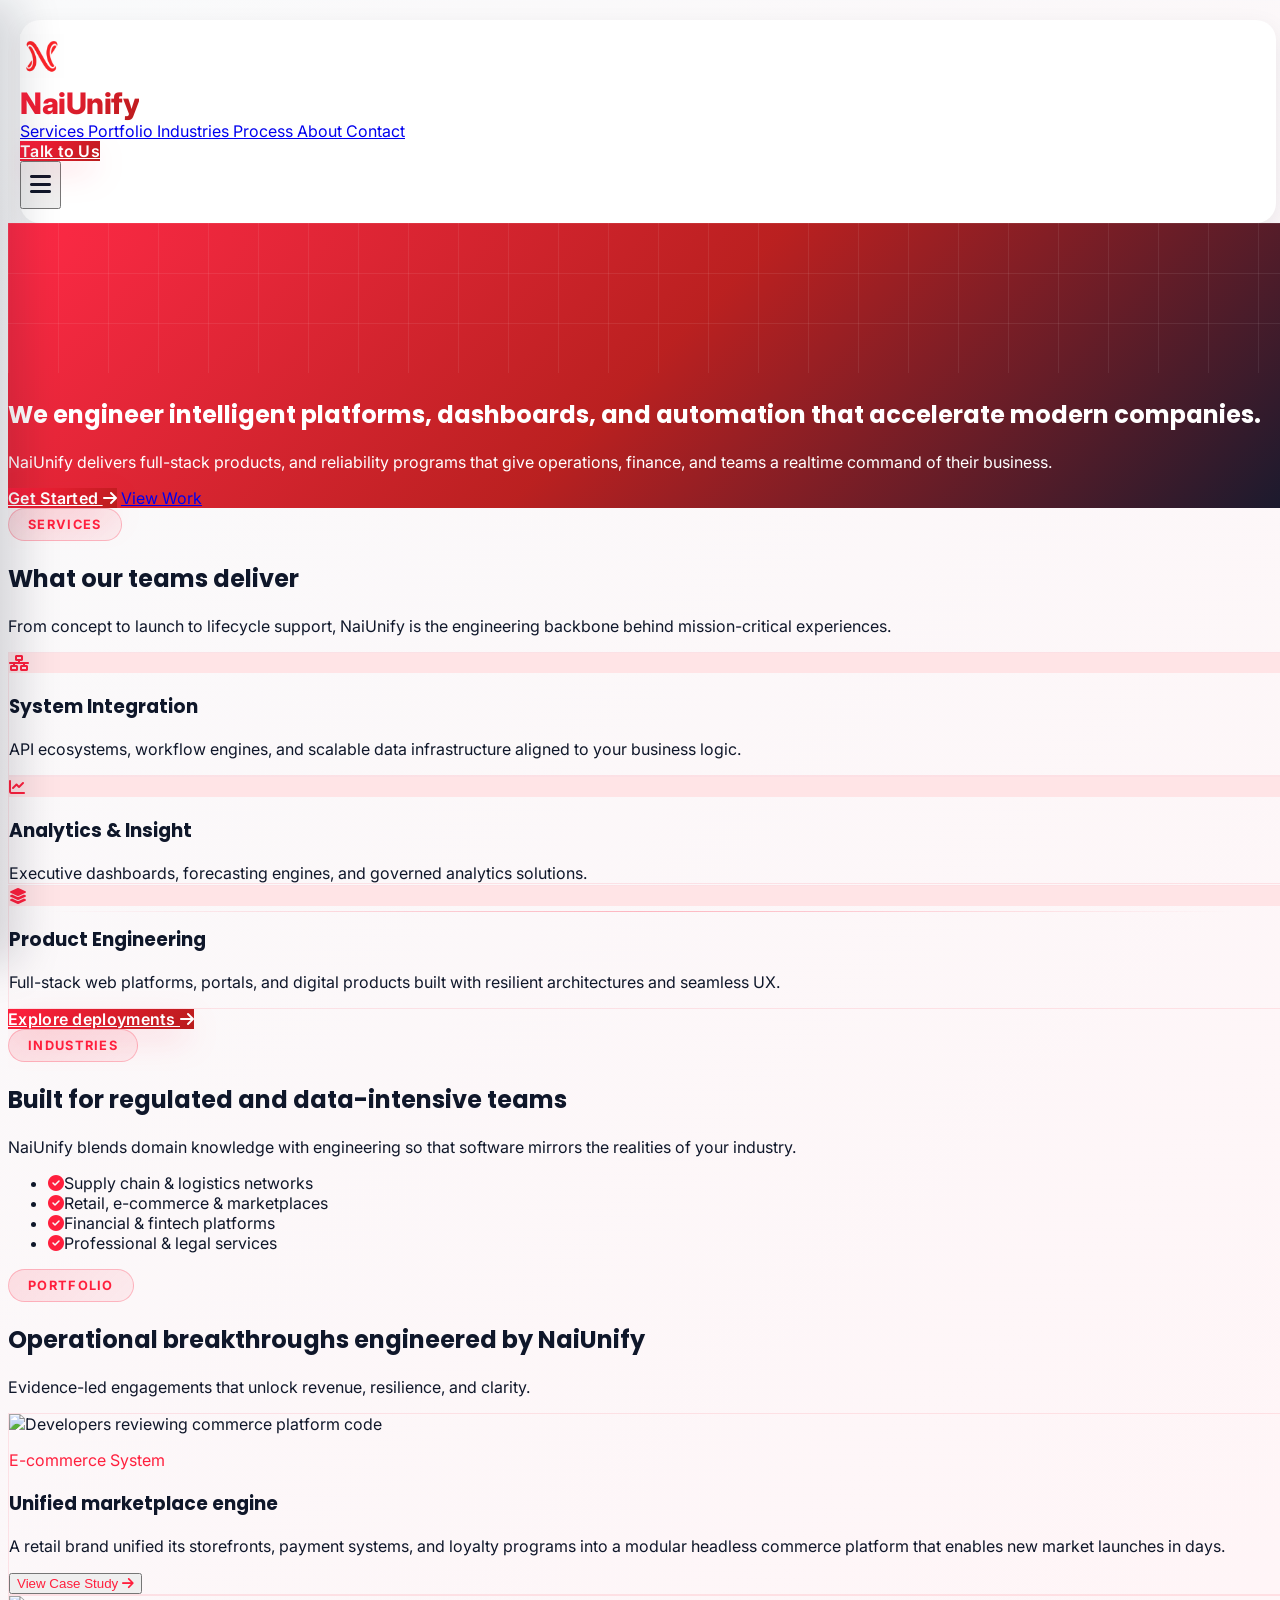
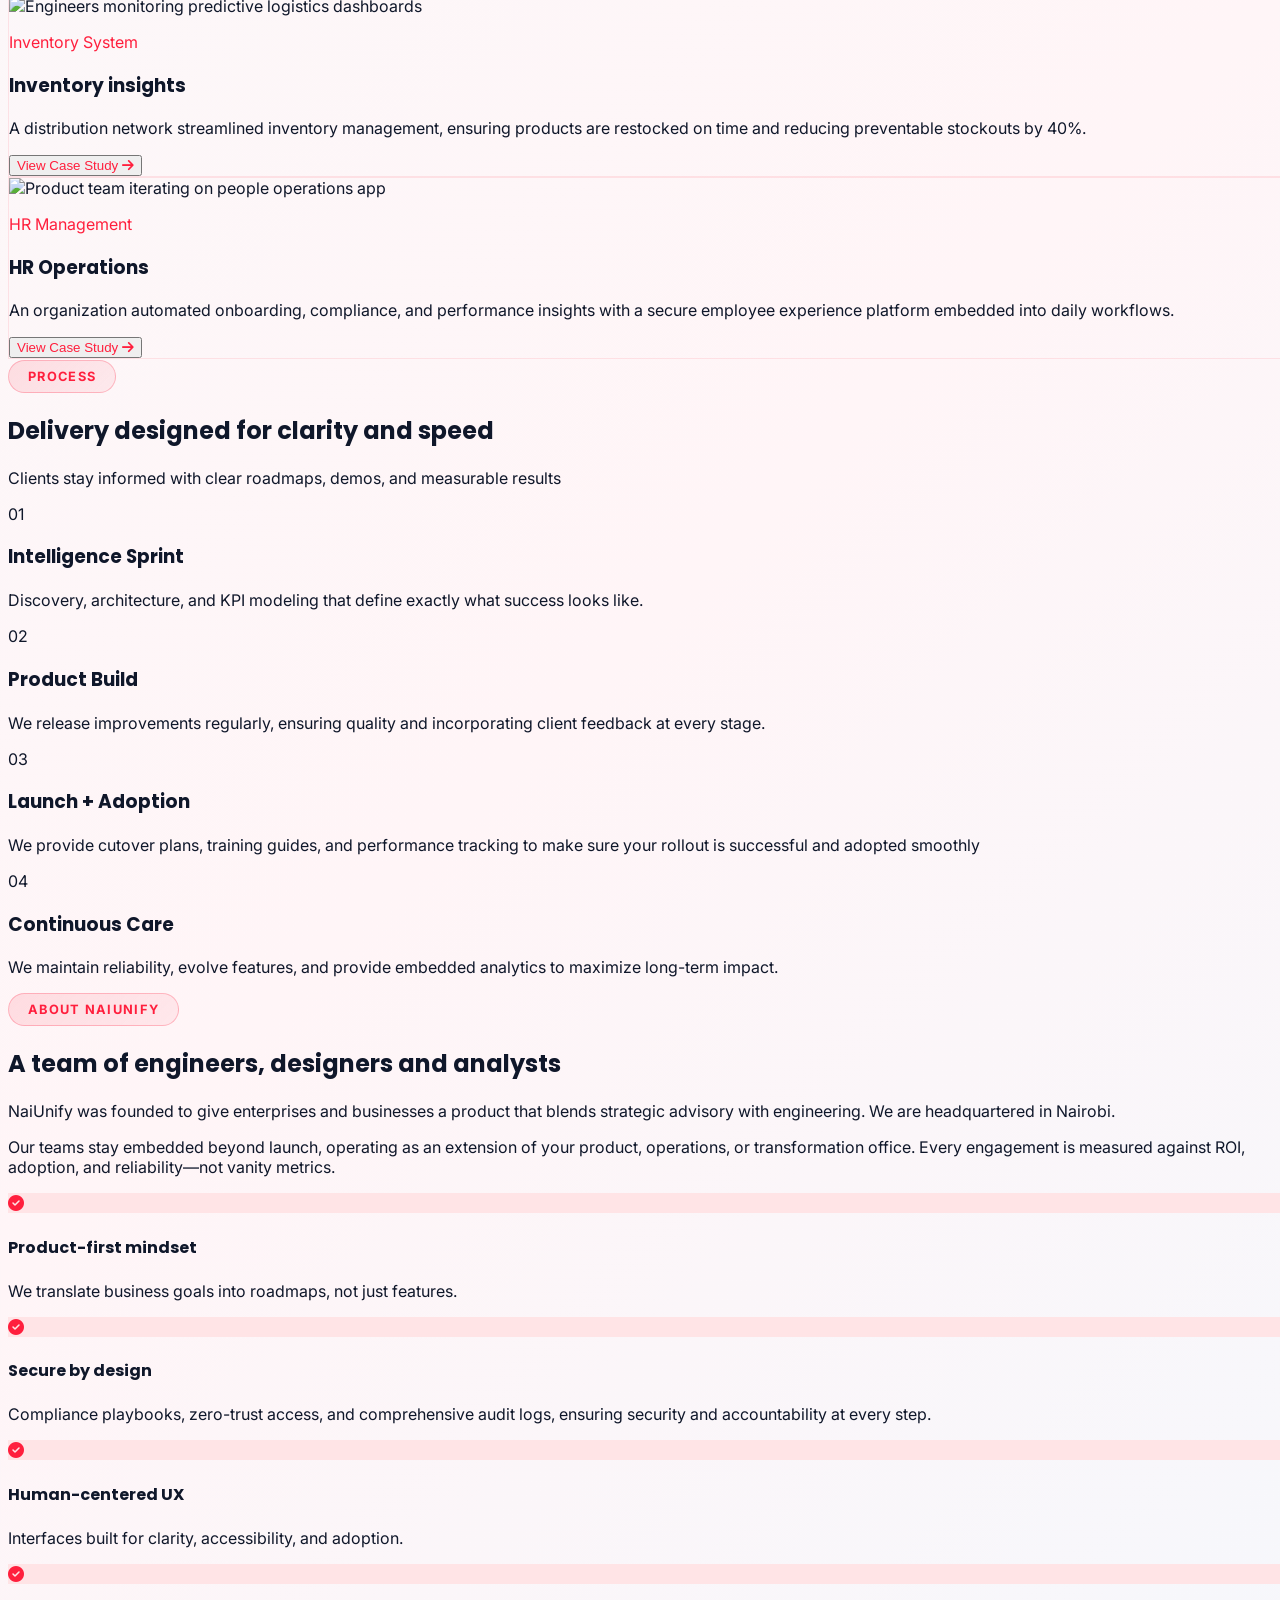
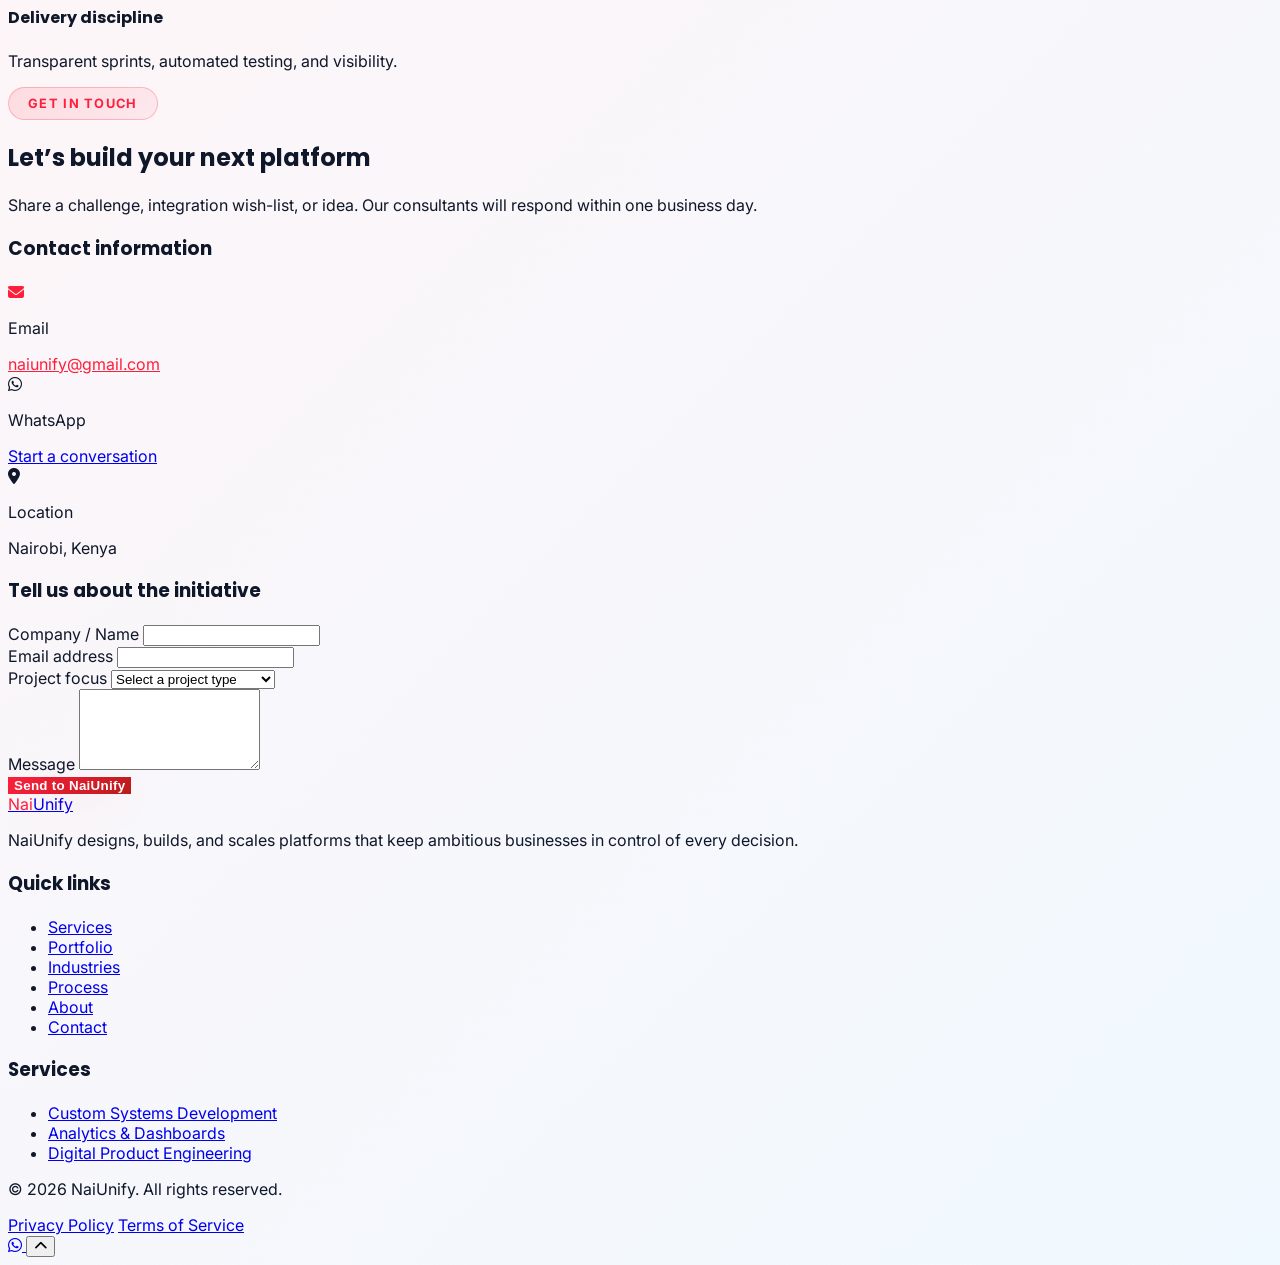
==== commit 088c8f44: "Initial commit" ====
--- a/index.html
+++ b/index.html
@@ -1,19 +1,24 @@
 <!DOCTYPE html>
 <html lang="en">
+
 <head>
   <meta charset="UTF-8">
   <meta name="viewport" content="width=device-width, initial-scale=1.0">
   <title>NaiUnify</title>
-  <meta name="description" content="NaiUnify engineers modern software, automation, and analytics platforms tailored for fast-growing companies  and global markets.">
-  <meta name="keywords" content="NaiUnify, enterprise software company, custom dashboards,tech consultancy, automation platforms">
+  <meta name="description"
+    content="NaiUnify engineers modern software, automation, and analytics platforms tailored for fast-growing companies  and global markets.">
+  <meta name="keywords"
+    content="NaiUnify, enterprise software company, custom dashboards,tech consultancy, automation platforms">
   <link rel="preconnect" href="https://fonts.googleapis.com">
   <link rel="preconnect" href="https://fonts.gstatic.com" crossorigin>
-  <link href="https://fonts.googleapis.com/css2?family=Inter:wght@400;500;600&family=Poppins:wght@500;600;700&display=swap" rel="stylesheet">
+  <link
+    href="https://fonts.googleapis.com/css2?family=Inter:wght@400;500;600&family=Poppins:wght@500;600;700&display=swap"
+    rel="stylesheet">
   <script src="https://cdn.tailwindcss.com"></script>
   <link rel="stylesheet" href="https://cdnjs.cloudflare.com/ajax/libs/font-awesome/6.5.1/css/all.min.css">
   <link rel="stylesheet" href="https://cdn.jsdelivr.net/npm/aos@2.3.4/dist/aos.css">
 
-  <!-- Favicon -->
+  <!-- Favicon edited  to a proper size to be displayed in the website profile icon insted of the right side of the page  -->
   <link rel="icon" type="image/x-icon" href="favicon.ico">
   <link rel="icon" type="image/png" sizes="32x32" href="favicon.png">
   <link rel="apple-touch-icon" sizes="180x180" href="apple-touch-icon.png">
@@ -26,7 +31,8 @@
       --gray-900: #0f172a;
     }
 
-    html, body {
+    html,
+    body {
       width: 100%;
       overflow-x: clip !important;
     }
@@ -38,17 +44,33 @@
       color: #0f172a;
     }
 
+    /* Smooth scrolling offset for fixed nav */
+    section {
+      scroll-margin-top: 96px;
+    }
+
+    @media (max-width: 768px) {
+      section {
+        scroll-margin-top: 72px;
+      }
+    }
+
     body.menu-open {
       overflow: hidden;
     }
 
-    h1,h2,h3,h4,h5,h6 {
+    h1,
+    h2,
+    h3,
+    h4,
+    h5,
+    h6 {
       font-family: 'Poppins', sans-serif;
       font-weight: 700;
     }
 
     .gradient-bg {
-      background: linear-gradient(135deg, rgba(255,31,61,0.95) 0%, rgba(185,28,28,0.98) 50%, #1a1a2e 100%);
+      background: linear-gradient(135deg, rgba(255, 31, 61, 0.95) 0%, rgba(185, 28, 28, 0.98) 50%, #1a1a2e 100%);
       color: #fff;
     }
 
@@ -87,7 +109,7 @@
     .main-nav .container {
       background: #ffffff;
       border-radius: 1.25rem;
-      box-shadow: 0 8px 24px rgba(15,23,42,0.08);
+      box-shadow: 0 8px 24px rgba(15, 23, 42, 0.08);
     }
 
     .main-nav::after {
@@ -97,7 +119,7 @@
       left: calc(0.75rem + 2rem);
       right: calc(0.75rem + 2rem);
       height: 1px;
-      background: linear-gradient(90deg, transparent, rgba(255,31,61,0.3), transparent);
+      background: linear-gradient(90deg, transparent, rgba(255, 31, 61, 0.3), transparent);
       z-index: 60;
     }
 
@@ -124,16 +146,16 @@
     }
 
     .stat-card {
-      background: rgba(255,255,255,0.12);
-      border: 1px solid rgba(255,255,255,0.3);
+      background: rgba(255, 255, 255, 0.12);
+      border: 1px solid rgba(255, 255, 255, 0.3);
       backdrop-filter: blur(12px);
       border-radius: 1.5rem;
       transition: all 0.3s ease;
     }
 
     .stat-card:hover {
-      background: rgba(255,255,255,0.18);
-      border-color: rgba(255,255,255,0.5);
+      background: rgba(255, 255, 255, 0.18);
+      border-color: rgba(255, 255, 255, 0.5);
       transform: translateY(-4px);
     }
 
@@ -147,21 +169,29 @@
     }
 
     @keyframes fadeIn {
-      from { opacity: 0; transform: translateY(10px); }
-      to { opacity: 1; transform: translateY(0); }
+      from {
+        opacity: 0;
+        transform: translateY(10px);
+      }
+
+      to {
+        opacity: 1;
+        transform: translateY(0);
+      }
     }
 
     .mobile-menu {
       position: fixed;
       top: 0;
-      right: 0;
+      left: 0;
+      right: auto;
       height: 100vh;
       width: min(340px, 85%);
       background: linear-gradient(180deg, #ffffff 0%, #f9fafb 100%);
-      border-left: 1px solid rgba(15,23,42,0.08);
-      box-shadow: -20px 0 40px rgba(15,23,42,0.15);
-      transform: translateX(100%);
-      transition: transform 0.4s cubic-bezier(0.34, 1.56, 0.64, 1);
+      border-right: 1px solid rgba(15, 23, 42, 0.08);
+      box-shadow: 20px 0 40px rgba(15, 23, 42, 0.15);
+      transform: translateX(-100%);
+      transition: transform 0.18s ease-out;
       z-index: 55;
       padding: 2rem 1.75rem;
       overflow-y: auto;
@@ -178,7 +208,7 @@
       left: 0;
       right: 0;
       bottom: 0;
-      background: rgba(15,23,42,0.5);
+      background: rgba(15, 23, 42, 0.5);
       opacity: 0;
       visibility: hidden;
       pointer-events: none;
@@ -228,7 +258,7 @@
       content: "";
       position: absolute;
       inset: 0;
-      background: linear-gradient(120deg, rgba(255,255,255,0.3), transparent, transparent);
+      background: linear-gradient(120deg, rgba(255, 255, 255, 0.3), transparent, transparent);
       transform: translateX(-100%);
       transition: transform 0.6s cubic-bezier(0.34, 1.56, 0.64, 1);
     }
@@ -238,7 +268,7 @@
     }
 
     .accent-pill {
-      background: linear-gradient(135deg, rgba(255,31,61,0.12) 0%, rgba(255,31,61,0.06) 100%);
+      background: linear-gradient(135deg, rgba(255, 31, 61, 0.12) 0%, rgba(255, 31, 61, 0.06) 100%);
       color: var(--primary);
       padding: 0.5rem 1.2rem;
       border-radius: 999px;
@@ -246,7 +276,7 @@
       font-weight: 700;
       text-transform: uppercase;
       letter-spacing: 0.1em;
-      border: 1.5px solid rgba(255,31,61,0.25);
+      border: 1.5px solid rgba(255, 31, 61, 0.25);
       display: inline-flex;
       align-items: center;
       gap: 0.5rem;
@@ -254,20 +284,43 @@
     }
 
     .accent-pill:hover {
-      border-color: rgba(255,31,61,0.5);
-      background: linear-gradient(135deg, rgba(255,31,61,0.16) 0%, rgba(255,31,61,0.1) 100%);
+      border-color: rgba(255, 31, 61, 0.5);
+      background: linear-gradient(135deg, rgba(255, 31, 61, 0.16) 0%, rgba(255, 31, 61, 0.1) 100%);
       transform: translateY(-2px);
     }
 
     /* Modernized bright red theme overrides */
-    .bg-red-600 { background-color: var(--primary) !important; }
-    .hover\:bg-red-700:hover { background-color: var(--primary-dark) !important; }
-    .text-red-600 { color: var(--primary) !important; }
-    .hover\:text-red-800:hover { color: var(--primary-dark) !important; }
-    .border-red-600 { border-color: var(--primary) !important; }
-    .bg-red-100 { background-color: var(--primary-soft) !important; }
-    .text-red-400 { color: #ff6b81 !important; }
-    .text-red-500 { color: var(--primary) !important; }
+    .bg-red-600 {
+      background-color: var(--primary) !important;
+    }
+
+    .hover\:bg-red-700:hover {
+      background-color: var(--primary-dark) !important;
+    }
+
+    .text-red-600 {
+      color: var(--primary) !important;
+    }
+
+    .hover\:text-red-800:hover {
+      color: var(--primary-dark) !important;
+    }
+
+    .border-red-600 {
+      border-color: var(--primary) !important;
+    }
+
+    .bg-red-100 {
+      background-color: var(--primary-soft) !important;
+    }
+
+    .text-red-400 {
+      color: #ff6b81 !important;
+    }
+
+    .text-red-500 {
+      color: var(--primary) !important;
+    }
 
     body.menu-open {
       overflow: hidden;
@@ -280,7 +333,7 @@
       left: 0;
       right: 0;
       bottom: 0;
-      background: rgba(15,23,42,0.85);
+      background: rgba(15, 23, 42, 0.85);
       z-index: 48;
       justify-content: center;
       align-items: center;
@@ -367,13 +420,15 @@
     }
   </style>
 </head>
+
 <body>
   <!-- Navigation -->
   <nav class="main-nav fixed w-full top-0">
     <div class="container mx-auto px-4 md:px-8 lg:px-12">
       <div class="flex items-center justify-between h-16 md:h-20">
         <a href="#" class="text-2xl font-bold flex items-center gap-3 brand-title z-10 hover:opacity-90 transition">
-          <img src="NAIUNIFY LOGO2.png" alt="NaiUnify logo" class="h-11 w-11 md:h-11 md:w-11 object-contain brand-logo" loading="eager">
+          <img src="NAIUNIFY LOGO2.png" alt="NaiUnify logo" class="h-11 w-11 md:h-11 md:w-11 object-contain brand-logo"
+            loading="eager">
           <div class="leading-tight">
             <span class="block text-transparent brand-title">NaiUnify</span>
           </div>
@@ -381,27 +436,34 @@
 
         <div class="hidden lg:flex items-center space-x-10 font-medium text-gray-700">
           <a href="#services" class="hover:text-red-600 transition duration-300 relative group">Services
-            <span class="absolute bottom-0 left-0 w-0 h-0.5 bg-gradient-to-r from-red-600 to-red-500 group-hover:w-full transition-all duration-300"></span>
+            <span
+              class="absolute bottom-0 left-0 w-0 h-0.5 bg-gradient-to-r from-red-600 to-red-500 group-hover:w-full transition-all duration-300"></span>
           </a>
-          <a href="#projects" class="hover:text-red-600 transition duration-300 relative group">Solutions
-            <span class="absolute bottom-0 left-0 w-0 h-0.5 bg-gradient-to-r from-red-600 to-red-500 group-hover:w-full transition-all duration-300"></span>
+          <a href="#projects" class="hover:text-red-600 transition duration-300 relative group">Portfolio
+            <span
+              class="absolute bottom-0 left-0 w-0 h-0.5 bg-gradient-to-r from-red-600 to-red-500 group-hover:w-full transition-all duration-300"></span>
           </a>
           <a href="#industries" class="hover:text-red-600 transition duration-300 relative group">Industries
-            <span class="absolute bottom-0 left-0 w-0 h-0.5 bg-gradient-to-r from-red-600 to-red-500 group-hover:w-full transition-all duration-300"></span>
+            <span
+              class="absolute bottom-0 left-0 w-0 h-0.5 bg-gradient-to-r from-red-600 to-red-500 group-hover:w-full transition-all duration-300"></span>
           </a>
           <a href="#process" class="hover:text-red-600 transition duration-300 relative group">Process
-            <span class="absolute bottom-0 left-0 w-0 h-0.5 bg-gradient-to-r from-red-600 to-red-500 group-hover:w-full transition-all duration-300"></span>
+            <span
+              class="absolute bottom-0 left-0 w-0 h-0.5 bg-gradient-to-r from-red-600 to-red-500 group-hover:w-full transition-all duration-300"></span>
           </a>
           <a href="#about" class="hover:text-red-600 transition duration-300 relative group">About
-            <span class="absolute bottom-0 left-0 w-0 h-0.5 bg-gradient-to-r from-red-600 to-red-500 group-hover:w-full transition-all duration-300"></span>
+            <span
+              class="absolute bottom-0 left-0 w-0 h-0.5 bg-gradient-to-r from-red-600 to-red-500 group-hover:w-full transition-all duration-300"></span>
           </a>
           <a href="#contact" class="hover:text-red-600 transition duration-300 relative group">Contact
-            <span class="absolute bottom-0 left-0 w-0 h-0.5 bg-gradient-to-r from-red-600 to-red-500 group-hover:w-full transition-all duration-300"></span>
+            <span
+              class="absolute bottom-0 left-0 w-0 h-0.5 bg-gradient-to-r from-red-600 to-red-500 group-hover:w-full transition-all duration-300"></span>
           </a>
         </div>
 
         <div class="hidden md:flex items-center gap-4">
-          <a href="#contact" class="btn-primary px-6 py-2.5 rounded-lg font-semibold shadow-lg hover:shadow-xl transition-all duration-300 text-sm md:text-base">
+          <a href="#contact"
+            class="btn-primary px-6 py-2.5 rounded-lg font-semibold shadow-lg hover:shadow-xl transition-all duration-300 text-sm md:text-base">
             Talk to Us
           </a>
         </div>
@@ -415,16 +477,25 @@
     <div id="mobile-menu" class="mobile-menu lg:hidden">
       <div class="flex items-center justify-between mb-8">
         <p class="text-lg font-semibold text-gray-900">Menu</p>
-        <button id="close-mobile-menu" class="text-gray-500 text-3xl leading-none w-8 h-8 flex items-center justify-center hover:bg-gray-200 rounded-lg transition" aria-label="Close menu">&times;</button>
+        <button id="close-mobile-menu"
+          class="text-gray-500 text-3xl leading-none w-8 h-8 flex items-center justify-center hover:bg-gray-200 rounded-lg transition"
+          aria-label="Close menu">&times;</button>
       </div>
       <div class="space-y-1">
-        <a href="#services" class="block font-semibold text-gray-900 px-4 py-3 rounded-lg hover:bg-red-50 hover:text-red-600 transition duration-300">Services</a>
-        <a href="#projects" class="block font-semibold text-gray-900 px-4 py-3 rounded-lg hover:bg-red-50 hover:text-red-600 transition duration-300">Solutions</a>
-        <a href="#industries" class="block font-semibold text-gray-900 px-4 py-3 rounded-lg hover:bg-red-50 hover:text-red-600 transition duration-300">Industries</a>
-        <a href="#process" class="block font-semibold text-gray-900 px-4 py-3 rounded-lg hover:bg-red-50 hover:text-red-600 transition duration-300">Process</a>
-        <a href="#about" class="block font-semibold text-gray-900 px-4 py-3 rounded-lg hover:bg-red-50 hover:text-red-600 transition duration-300">About</a>
-        <a href="#contact" class="block font-semibold text-gray-900 px-4 py-3 rounded-lg hover:bg-red-50 hover:text-red-600 transition duration-300">Contact</a>
-        <a href="#contact" class="btn-primary block text-center rounded-lg py-3 font-semibold mt-6 w-full">Talk to Us</a>
+        <a href="#services"
+          class="block font-semibold text-gray-900 px-4 py-3 rounded-lg hover:bg-red-50 hover:text-red-600 transition duration-300">Services</a>
+        <a href="#projects"
+          class="block font-semibold text-gray-900 px-4 py-3 rounded-lg hover:bg-red-50 hover:text-red-600 transition duration-300">Portfolio</a>
+        <a href="#industries"
+          class="block font-semibold text-gray-900 px-4 py-3 rounded-lg hover:bg-red-50 hover:text-red-600 transition duration-300">Industries</a>
+        <a href="#process"
+          class="block font-semibold text-gray-900 px-4 py-3 rounded-lg hover:bg-red-50 hover:text-red-600 transition duration-300">Process</a>
+        <a href="#about"
+          class="block font-semibold text-gray-900 px-4 py-3 rounded-lg hover:bg-red-50 hover:text-red-600 transition duration-300">About</a>
+        <a href="#contact"
+          class="block font-semibold text-gray-900 px-4 py-3 rounded-lg hover:bg-red-50 hover:text-red-600 transition duration-300">Contact</a>
+        <a href="#contact" class="btn-primary block text-center rounded-lg py-3 font-semibold mt-6 w-full">Talk to
+          Us</a>
       </div>
     </div>
   </nav>
@@ -432,12 +503,13 @@
   <div id="mobile-menu-overlay" class="mobile-menu-overlay lg:hidden"></div>
 
   <!-- Hero Section -->
-  <section class="gradient-bg min-h-[calc(100vh-64px)] md:min-h-[calc(100vh-80px)] flex items-center pt-28 md:pt-32 pb-12 md:pb-20 relative overflow-hidden">
+  <section
+    class="gradient-bg min-h-[calc(100vh-64px)] md:min-h-[calc(100vh-80px)] flex items-center pt-28 md:pt-32 pb-12 md:pb-20 relative overflow-hidden">
     <div class="absolute inset-0 opacity-20 pointer-events-none">
       <svg width="100%" height="100%" preserveAspectRatio="none">
         <defs>
           <pattern id="grid" width="50" height="50" patternUnits="userSpaceOnUse">
-            <path d="M 50 0 L 0 0 0 50" fill="none" stroke="rgba(255,255,255,0.15)" stroke-width="1"/>
+            <path d="M 50 0 L 0 0 0 50" fill="none" stroke="rgba(255,255,255,0.15)" stroke-width="1" />
           </pattern>
         </defs>
         <rect width="100%" height="100%" fill="url(#grid)" />
@@ -449,11 +521,16 @@
           We engineer intelligent platforms, dashboards, and automation that accelerate modern companies.
         </h1>
         <p class="text-lg md:text-xl text-gray-100/85 mb-10 md:mb-12 leading-relaxed max-w-3xl">
-          NaiUnify delivers full-stack products, and reliability programs that give operations, finance, and teams a realtime command of their business.
+          NaiUnify delivers full-stack products, and reliability programs that give operations, finance, and teams a
+          realtime command of their business.
         </p>
         <div class="flex flex-col sm:flex-row gap-4 justify-center lg:justify-start">
-          <a href="#contact" class="btn-primary px-8 py-3.5 rounded-lg font-semibold shadow-xl inline-flex items-center justify-center hover:shadow-2xl transition-all">Get Started <i class="fa-solid fa-arrow-right ml-2"></i></a>
-          <a href="#projects" class="px-8 py-3.5 rounded-lg font-semibold border-2 border-white text-white hover:bg-white hover:text-red-600 transition-all duration-300">View Work</a>
+          <a href="#contact"
+            class="btn-primary px-8 py-3.5 rounded-lg font-semibold shadow-xl inline-flex items-center justify-center hover:shadow-2xl transition-all">Get
+            Started <i class="fa-solid fa-arrow-right ml-2"></i></a>
+          <a href="#projects"
+            class="px-8 py-3.5 rounded-lg font-semibold border-2 border-white text-white hover:bg-white hover:text-red-600 transition-all duration-300">View
+            Work</a>
         </div>
       </div>
     </div>
@@ -463,37 +540,45 @@
   <section id="services" class="py-20 bg-white relative">
     <div class="container mx-auto px-4 md:px-6">
       <div class="text-center mb-16" data-aos="fade-up">
-        <span class="accent-pill mb-3 inline-block">Solutions</span>
+        <span class="accent-pill mb-3 inline-block">Services</span>
         <h2 class="text-3xl md:text-4xl font-bold mb-4">What our teams deliver</h2>
         <p class="text-lg text-gray-600 max-w-3xl mx-auto">
-          From concept to launch to lifecycle support, NaiUnify is the engineering backbone behind mission-critical experiences.
+          From concept to launch to lifecycle support, NaiUnify is the engineering backbone behind mission-critical
+          experiences.
         </p>
       </div>
       <div class="grid grid-cols-1 md:grid-cols-2 lg:grid-cols-4 gap-6 justify-items-center lg:justify-items-center">
-        <div class="card bg-gray-50 rounded-2xl p-8 border border-gray-100 w-full max-w-xs mx-auto" data-aos="fade-up" data-aos-delay="100">
+        <div class="card bg-gray-50 rounded-2xl p-8 border border-gray-100 w-full max-w-xs mx-auto" data-aos="fade-up"
+          data-aos-delay="100">
           <div class="w-14 h-14 flex items-center justify-center rounded-full bg-red-100 text-red-600 mb-6">
             <i class="fa-solid fa-network-wired text-xl"></i>
           </div>
           <h3 class="text-xl font-semibold mb-3">System Integration</h3>
-          <p class="text-gray-600">API ecosystems, workflow engines, and scalable data infrastructure aligned to your business logic.</p>
-        </div>
-        <div class="card bg-gray-50 rounded-2xl p-8 border border-gray-100 w-full max-w-xs mx-auto" data-aos="fade-up" data-aos-delay="200">
+          <p class="text-gray-600">API ecosystems, workflow engines, and scalable data infrastructure aligned to your
+            business logic.</p>
+        </div>
+        <div class="card bg-gray-50 rounded-2xl p-8 border border-gray-100 w-full max-w-xs mx-auto" data-aos="fade-up"
+          data-aos-delay="200">
           <div class="w-14 h-14 flex items-center justify-center rounded-full bg-red-100 text-red-600 mb-6">
             <i class="fa-solid fa-chart-line text-xl"></i>
           </div>
           <h3 class="text-xl font-semibold mb-3">Analytics & Insight</h3>
-          Executive dashboards, forecasting engines, and governed analytics solutions.</div>
-        <div class="card bg-gray-50 rounded-2xl p-8 border border-gray-100 w-full max-w-xs mx-auto" data-aos="fade-up" data-aos-delay="300">
+          Executive dashboards, forecasting engines, and governed analytics solutions.
+        </div>
+        <div class="card bg-gray-50 rounded-2xl p-8 border border-gray-100 w-full max-w-xs mx-auto" data-aos="fade-up"
+          data-aos-delay="300">
           <div class="w-14 h-14 flex items-center justify-center rounded-full bg-red-100 text-red-600 mb-6">
             <i class="fa-solid fa-layer-group text-xl"></i>
           </div>
           <h3 class="text-xl font-semibold mb-3">Product Engineering</h3>
-          <p class="text-gray-600">Full-stack web platforms, portals, and digital products built with resilient architectures and seamless UX.</p>
-        </div>
-        
+          <p class="text-gray-600">Full-stack web platforms, portals, and digital products built with resilient
+            architectures and seamless UX.</p>
+        </div>
+
       </div>
       <div class="text-center mt-14" data-aos="fade-up">
-        <a href="#projects" class="btn-primary inline-flex items-center justify-center px-10 py-3 rounded-md font-semibold shadow-lg shadow-red-200">
+        <a href="#projects"
+          class="btn-primary inline-flex items-center justify-center px-10 py-3 rounded-md font-semibold shadow-lg shadow-red-200">
           Explore deployments
           <i class="fa-solid fa-arrow-right ml-2"></i>
         </a>
@@ -507,13 +592,22 @@
       <div class="grid lg:grid-cols-1 gap-10 items-center">
         <div data-aos="fade-right">
           <span class="accent-pill mb-4 inline-block">Industries</span>
-          <h2 class="text-3xl md:text-5xl font-bold mb-6 text-gray-900">Built for regulated and data-intensive teams</h2>
-          <p class="text-lg md:text-xl text-gray-600 mb-8 leading-relaxed">NaiUnify blends domain knowledge with engineering so that software mirrors the realities of your industry.</p>
+          <h2 class="text-3xl md:text-5xl font-bold mb-6 text-gray-900">Built for regulated and data-intensive teams
+          </h2>
+          <p class="text-lg md:text-xl text-gray-600 mb-8 leading-relaxed">NaiUnify blends domain knowledge with
+            engineering so that software mirrors the realities of your industry.</p>
           <ul class="space-y-4 text-gray-700 font-medium">
-            <li class="flex items-center"><i class="fa-solid fa-circle-check text-red-600 mr-4 text-lg"></i><span>Supply chain & logistics networks</span></li>
-            <li class="flex items-center"><i class="fa-solid fa-circle-check text-red-600 mr-4 text-lg"></i><span>Retail, e-commerce & marketplaces</span></li>
-            <li class="flex items-center"><i class="fa-solid fa-circle-check text-red-600 mr-4 text-lg"></i><span>Financial & fintech platforms</span></li>
-            <li class="flex items-center"><i class="fa-solid fa-circle-check text-red-600 mr-4 text-lg"></i><span>Professional & legal services</span></li>
+            <li class="flex items-center"><i class="fa-solid fa-circle-check text-red-600 mr-4 text-lg"></i><span>Supply
+                chain & logistics networks</span></li>
+            <li class="flex items-center"><i
+                class="fa-solid fa-circle-check text-red-600 mr-4 text-lg"></i><span>Retail, e-commerce &
+                marketplaces</span></li>
+            <li class="flex items-center"><i
+                class="fa-solid fa-circle-check text-red-600 mr-4 text-lg"></i><span>Financial & fintech
+                platforms</span></li>
+            <li class="flex items-center"><i
+                class="fa-solid fa-circle-check text-red-600 mr-4 text-lg"></i><span>Professional & legal
+                services</span></li>
           </ul>
         </div>
       </div>
@@ -524,49 +618,72 @@
   <section id="projects" class="py-24 md:py-32 bg-white">
     <div class="container mx-auto px-4 md:px-8 lg:px-12">
       <div class="text-center mb-20" data-aos="fade-up">
-        <span class="accent-pill mb-4 inline-block">Case Studies</span>
-        <h2 class="text-3xl md:text-5xl font-bold mb-6 text-gray-900">Operational breakthroughs engineered by NaiUnify</h2>
-        <p class="text-lg md:text-xl text-gray-600 max-w-3xl mx-auto leading-relaxed">Evidence-led engagements that unlock revenue, resilience, and clarity.</p>
+        <span class="accent-pill mb-4 inline-block">Portfolio</span>
+        <h2 class="text-3xl md:text-5xl font-bold mb-6 text-gray-900">Operational breakthroughs engineered by NaiUnify
+        </h2>
+        <p class="text-lg md:text-xl text-gray-600 max-w-3xl mx-auto leading-relaxed">Evidence-led engagements that
+          unlock revenue, resilience, and clarity.</p>
       </div>
       <div class="grid grid-cols-1 md:grid-cols-2 lg:grid-cols-3 gap-8">
-        <div class="card bg-white rounded-2xl overflow-hidden border border-gray-200" data-aos="fade-up" data-aos-delay="100">
+        <div class="card bg-white rounded-2xl overflow-hidden border border-gray-200" data-aos="fade-up"
+          data-aos-delay="100">
           <div class="h-56 bg-gray-300 overflow-hidden">
-            <img src="https://images.unsplash.com/photo-1527689368864-3a821dbccc34?auto=format&fit=crop&w=500&q=60" alt="Developers reviewing commerce platform code" class="w-full h-full object-cover hover:scale-105 transition-transform duration-700" loading="lazy">
+            <img src="https://images.unsplash.com/photo-1527689368864-3a821dbccc34?auto=format&fit=crop&w=500&q=60"
+              alt="Developers reviewing commerce platform code"
+              class="w-full h-full object-cover hover:scale-105 transition-transform duration-700" loading="lazy">
           </div>
           <div class="p-8">
             <p class="text-xs uppercase tracking-widest text-red-600 font-bold mb-3">E-commerce System</p>
             <h3 class="text-2xl font-bold mb-4 text-gray-900">Unified marketplace engine</h3>
-            <p class="text-gray-600 mb-6 leading-relaxed">A retail brand unified its storefronts, payment systems, and loyalty programs into a modular headless commerce platform that enables new market launches in days.</p>
-            <button class="text-red-600 font-bold inline-flex items-center view-project hover:gap-3 transition-all group" data-project="1">
-              View Case Study <i class="fa-solid fa-arrow-right ml-2 group-hover:translate-x-1 transition-transform"></i>
+            <p class="text-gray-600 mb-6 leading-relaxed">A retail brand unified its storefronts, payment systems, and
+              loyalty programs into a modular headless commerce platform that enables new market launches in days.</p>
+            <button
+              class="text-red-600 font-bold inline-flex items-center view-project hover:gap-3 transition-all group"
+              data-project="1">
+              View Case Study <i
+                class="fa-solid fa-arrow-right ml-2 group-hover:translate-x-1 transition-transform"></i>
             </button>
           </div>
         </div>
 
-        <div class="card bg-white rounded-2xl overflow-hidden border border-gray-200" data-aos="fade-up" data-aos-delay="200">
+        <div class="card bg-white rounded-2xl overflow-hidden border border-gray-200" data-aos="fade-up"
+          data-aos-delay="200">
           <div class="h-56 bg-gray-300 overflow-hidden">
-            <img src="https://images.unsplash.com/photo-1517430816045-df4b7de11d1d?auto=format&fit=crop&w=500&q=60" alt="Engineers monitoring predictive logistics dashboards" class="w-full h-full object-cover hover:scale-105 transition-transform duration-700" loading="lazy">
+            <img src="https://images.unsplash.com/photo-1517430816045-df4b7de11d1d?auto=format&fit=crop&w=500&q=60"
+              alt="Engineers monitoring predictive logistics dashboards"
+              class="w-full h-full object-cover hover:scale-105 transition-transform duration-700" loading="lazy">
           </div>
           <div class="p-8">
             <p class="text-xs uppercase tracking-widest text-red-600 font-bold mb-3">Inventory System</p>
             <h3 class="text-2xl font-bold mb-4 text-gray-900">Inventory insights</h3>
-            <p class="text-gray-600 mb-6 leading-relaxed">A distribution network streamlined inventory management, ensuring products are restocked on time and reducing preventable stockouts by 40%.</p>
-            <button class="text-red-600 font-bold inline-flex items-center view-project hover:gap-3 transition-all group" data-project="2">
-              View Case Study <i class="fa-solid fa-arrow-right ml-2 group-hover:translate-x-1 transition-transform"></i>
+            <p class="text-gray-600 mb-6 leading-relaxed">A distribution network streamlined inventory management,
+              ensuring products are restocked on time and reducing preventable stockouts by 40%.</p>
+            <button
+              class="text-red-600 font-bold inline-flex items-center view-project hover:gap-3 transition-all group"
+              data-project="2">
+              View Case Study <i
+                class="fa-solid fa-arrow-right ml-2 group-hover:translate-x-1 transition-transform"></i>
             </button>
           </div>
         </div>
 
-        <div class="card bg-white rounded-2xl overflow-hidden border border-gray-200" data-aos="fade-up" data-aos-delay="300">
+        <div class="card bg-white rounded-2xl overflow-hidden border border-gray-200" data-aos="fade-up"
+          data-aos-delay="300">
           <div class="h-56 bg-gray-300 overflow-hidden">
-            <img src="https://images.unsplash.com/photo-1529333166437-7750a6dd5a70?auto=format&fit=crop&w=500&q=60" alt="Product team iterating on people operations app" class="w-full h-full object-cover hover:scale-105 transition-transform duration-700" loading="lazy">
+            <img src="https://images.unsplash.com/photo-1529333166437-7750a6dd5a70?auto=format&fit=crop&w=500&q=60"
+              alt="Product team iterating on people operations app"
+              class="w-full h-full object-cover hover:scale-105 transition-transform duration-700" loading="lazy">
           </div>
           <div class="p-8">
             <p class="text-xs uppercase tracking-widest text-red-600 font-bold mb-3">HR Management</p>
             <h3 class="text-2xl font-bold mb-4 text-gray-900">HR Operations</h3>
-            <p class="text-gray-600 mb-6 leading-relaxed">An organization automated onboarding, compliance, and performance insights with a secure employee experience platform embedded into daily workflows.</p>
-            <button class="text-red-600 font-bold inline-flex items-center view-project hover:gap-3 transition-all group" data-project="3">
-              View Case Study <i class="fa-solid fa-arrow-right ml-2 group-hover:translate-x-1 transition-transform"></i>
+            <p class="text-gray-600 mb-6 leading-relaxed">An organization automated onboarding, compliance, and
+              performance insights with a secure employee experience platform embedded into daily workflows.</p>
+            <button
+              class="text-red-600 font-bold inline-flex items-center view-project hover:gap-3 transition-all group"
+              data-project="3">
+              View Case Study <i
+                class="fa-solid fa-arrow-right ml-2 group-hover:translate-x-1 transition-transform"></i>
             </button>
           </div>
         </div>
@@ -594,37 +711,58 @@
   <section id="process" class="py-24 md:py-32 bg-gradient-to-b from-white to-gray-50">
     <div class="container mx-auto px-4 md:px-8 lg:px-12">
       <div class="text-center mb-20" data-aos="fade-up">
-        <span class="accent-pill mb-4 inline-block">Engagement</span>
+        <span class="accent-pill mb-4 inline-block">Process</span>
         <h2 class="text-3xl md:text-5xl font-bold mb-6 text-gray-900">Delivery designed for clarity and speed</h2>
-        <p class="text-lg md:text-xl text-gray-600 max-w-3xl mx-auto leading-relaxed">Clients stay informed with clear roadmaps, demos, and measurable results</p>
+        <p class="text-lg md:text-xl text-gray-600 max-w-3xl mx-auto leading-relaxed">Clients stay informed with clear
+          roadmaps, demos, and measurable results</p>
       </div>
       <div class="grid grid-cols-1 md:grid-cols-2 lg:grid-cols-4 gap-6">
-        <div class="border border-gray-200 rounded-2xl p-8 bg-white hover:border-red-600 transition-all duration-300 group" data-aos="fade-up" data-aos-delay="100">
-          <div class="w-14 h-14 rounded-full bg-gradient-to-br from-red-600 to-red-700 text-white flex items-center justify-center font-bold mb-6 text-lg group-hover:shadow-lg group-hover:shadow-red-200 transition-all">01</div>
+        <div
+          class="border border-gray-200 rounded-2xl p-8 bg-white hover:border-red-600 transition-all duration-300 group"
+          data-aos="fade-up" data-aos-delay="100">
+          <div
+            class="w-14 h-14 rounded-full bg-gradient-to-br from-red-600 to-red-700 text-white flex items-center justify-center font-bold mb-6 text-lg group-hover:shadow-lg group-hover:shadow-red-200 transition-all">
+            01</div>
           <h3 class="text-xl font-bold mb-4 text-gray-900">Intelligence Sprint</h3>
-          <p class="text-gray-600 leading-relaxed">Discovery, architecture, and KPI modeling that define exactly what success looks like.</p>
-        </div>
-        <div class="border border-gray-200 rounded-2xl p-8 bg-white hover:border-red-600 transition-all duration-300 group" data-aos="fade-up" data-aos-delay="200">
-          <div class="w-14 h-14 rounded-full bg-gradient-to-br from-red-600 to-red-700 text-white flex items-center justify-center font-bold mb-6 text-lg group-hover:shadow-lg group-hover:shadow-red-200 transition-all">02</div>
+          <p class="text-gray-600 leading-relaxed">Discovery, architecture, and KPI modeling that define exactly what
+            success looks like.</p>
+        </div>
+        <div
+          class="border border-gray-200 rounded-2xl p-8 bg-white hover:border-red-600 transition-all duration-300 group"
+          data-aos="fade-up" data-aos-delay="200">
+          <div
+            class="w-14 h-14 rounded-full bg-gradient-to-br from-red-600 to-red-700 text-white flex items-center justify-center font-bold mb-6 text-lg group-hover:shadow-lg group-hover:shadow-red-200 transition-all">
+            02</div>
           <h3 class="text-xl font-bold mb-4 text-gray-900">Product Build</h3>
-          <p class="text-gray-600 leading-relaxed">We release improvements regularly, ensuring quality and incorporating client feedback at every stage.</p>
-        </div>
-        <div class="border border-gray-200 rounded-2xl p-8 bg-white hover:border-red-600 transition-all duration-300 group" data-aos="fade-up" data-aos-delay="300">
-          <div class="w-14 h-14 rounded-full bg-gradient-to-br from-red-600 to-red-700 text-white flex items-center justify-center font-bold mb-6 text-lg group-hover:shadow-lg group-hover:shadow-red-200 transition-all">03</div>
+          <p class="text-gray-600 leading-relaxed">We release improvements regularly, ensuring quality and incorporating
+            client feedback at every stage.</p>
+        </div>
+        <div
+          class="border border-gray-200 rounded-2xl p-8 bg-white hover:border-red-600 transition-all duration-300 group"
+          data-aos="fade-up" data-aos-delay="300">
+          <div
+            class="w-14 h-14 rounded-full bg-gradient-to-br from-red-600 to-red-700 text-white flex items-center justify-center font-bold mb-6 text-lg group-hover:shadow-lg group-hover:shadow-red-200 transition-all">
+            03</div>
           <h3 class="text-xl font-bold mb-4 text-gray-900">Launch + Adoption</h3>
-          <p class="text-gray-600 leading-relaxed">We provide cutover plans, training guides, and performance tracking to make sure your rollout is successful and adopted smoothly</p>
-        </div>
-        <div class="border border-gray-200 rounded-2xl p-8 bg-white hover:border-red-600 transition-all duration-300 group" data-aos="fade-up" data-aos-delay="400">
-          <div class="w-14 h-14 rounded-full bg-gradient-to-br from-red-600 to-red-700 text-white flex items-center justify-center font-bold mb-6 text-lg group-hover:shadow-lg group-hover:shadow-red-200 transition-all">04</div>
+          <p class="text-gray-600 leading-relaxed">We provide cutover plans, training guides, and performance tracking
+            to make sure your rollout is successful and adopted smoothly</p>
+        </div>
+        <div
+          class="border border-gray-200 rounded-2xl p-8 bg-white hover:border-red-600 transition-all duration-300 group"
+          data-aos="fade-up" data-aos-delay="400">
+          <div
+            class="w-14 h-14 rounded-full bg-gradient-to-br from-red-600 to-red-700 text-white flex items-center justify-center font-bold mb-6 text-lg group-hover:shadow-lg group-hover:shadow-red-200 transition-all">
+            04</div>
           <h3 class="text-xl font-bold mb-4 text-gray-900">Continuous Care</h3>
-          <p class="text-gray-600 leading-relaxed">We maintain reliability, evolve features, and provide embedded analytics to maximize long-term impact.</p>
+          <p class="text-gray-600 leading-relaxed">We maintain reliability, evolve features, and provide embedded
+            analytics to maximize long-term impact.</p>
         </div>
       </div>
     </div>
   </section>
 
   <!-- Testimonials -->
- 
+
   <!-- About -->
   <section id="about" class="py-24 md:py-32 bg-white">
     <div class="container mx-auto px-4 md:px-8 lg:px-12">
@@ -633,54 +771,65 @@
           <span class="accent-pill mb-4 inline-block">About NaiUnify</span>
           <h2 class="text-3xl md:text-5xl font-bold mb-8 text-gray-900">A team of engineers, designers and analysts</h2>
           <p class="text-lg md:text-xl text-gray-700 mb-8 leading-relaxed">
-            NaiUnify  was founded to give enterprises and businesses a product  that blends strategic advisory with  engineering. We are headquartered in Nairobi.
+            NaiUnify was founded to give enterprises and businesses a product that blends strategic advisory with
+            engineering. We are headquartered in Nairobi.
           </p>
           <p class="text-lg md:text-xl text-gray-700 mb-10 leading-relaxed">
-            Our teams stay embedded beyond launch, operating as an extension of your product, operations, or transformation office. Every engagement is measured against ROI, adoption, and reliability—not vanity metrics.
+            Our teams stay embedded beyond launch, operating as an extension of your product, operations, or
+            transformation office. Every engagement is measured against ROI, adoption, and reliability—not vanity
+            metrics.
           </p>
           <div class="grid grid-cols-1 sm:grid-cols-2 gap-6">
             <div class="flex items-start gap-4 group">
               <div class="flex-shrink-0">
-                <div class="flex items-center justify-center h-10 w-10 rounded-lg bg-red-100 group-hover:bg-red-600 transition-colors">
+                <div
+                  class="flex items-center justify-center h-10 w-10 rounded-lg bg-red-100 group-hover:bg-red-600 transition-colors">
                   <i class="fas fa-check-circle text-red-600 group-hover:text-white transition-colors"></i>
                 </div>
               </div>
               <div>
                 <h4 class="font-bold text-gray-900 mb-2">Product-first mindset</h4>
-                <p class="text-gray-600 text-sm leading-relaxed">We translate business goals into roadmaps, not just features.</p>
+                <p class="text-gray-600 text-sm leading-relaxed">We translate business goals into roadmaps, not just
+                  features.</p>
               </div>
             </div>
             <div class="flex items-start gap-4 group">
               <div class="flex-shrink-0">
-                <div class="flex items-center justify-center h-10 w-10 rounded-lg bg-red-100 group-hover:bg-red-600 transition-colors">
+                <div
+                  class="flex items-center justify-center h-10 w-10 rounded-lg bg-red-100 group-hover:bg-red-600 transition-colors">
                   <i class="fas fa-check-circle text-red-600 group-hover:text-white transition-colors"></i>
                 </div>
               </div>
               <div>
                 <h4 class="font-bold text-gray-900 mb-2">Secure by design</h4>
-                <p class="text-gray-600 text-sm leading-relaxed">Compliance playbooks, zero-trust access, and comprehensive audit logs, ensuring security and accountability at every step.</p>
+                <p class="text-gray-600 text-sm leading-relaxed">Compliance playbooks, zero-trust access, and
+                  comprehensive audit logs, ensuring security and accountability at every step.</p>
               </div>
             </div>
             <div class="flex items-start gap-4 group">
               <div class="flex-shrink-0">
-                <div class="flex items-center justify-center h-10 w-10 rounded-lg bg-red-100 group-hover:bg-red-600 transition-colors">
+                <div
+                  class="flex items-center justify-center h-10 w-10 rounded-lg bg-red-100 group-hover:bg-red-600 transition-colors">
                   <i class="fas fa-check-circle text-red-600 group-hover:text-white transition-colors"></i>
                 </div>
               </div>
               <div>
                 <h4 class="font-bold text-gray-900 mb-2">Human-centered UX</h4>
-                <p class="text-gray-600 text-sm leading-relaxed">Interfaces built for clarity, accessibility, and adoption.</p>
+                <p class="text-gray-600 text-sm leading-relaxed">Interfaces built for clarity, accessibility, and
+                  adoption.</p>
               </div>
             </div>
             <div class="flex items-start gap-4 group">
               <div class="flex-shrink-0">
-                <div class="flex items-center justify-center h-10 w-10 rounded-lg bg-red-100 group-hover:bg-red-600 transition-colors">
+                <div
+                  class="flex items-center justify-center h-10 w-10 rounded-lg bg-red-100 group-hover:bg-red-600 transition-colors">
                   <i class="fas fa-check-circle text-red-600 group-hover:text-white transition-colors"></i>
                 </div>
               </div>
               <div>
                 <h4 class="font-bold text-gray-900 mb-2">Delivery discipline</h4>
-                <p class="text-gray-600 text-sm leading-relaxed">Transparent sprints, automated testing, and visibility.</p>
+                <p class="text-gray-600 text-sm leading-relaxed">Transparent sprints, automated testing, and visibility.
+                </p>
               </div>
             </div>
           </div>
@@ -695,7 +844,8 @@
       <div class="text-center mb-16" data-aos="fade-up">
         <span class="accent-pill mb-3 inline-block">Get in touch</span>
         <h2 class="text-3xl md:text-4xl font-bold mb-4">Let’s build your next platform</h2>
-        <p class="text-lg text-gray-600 max-w-2xl mx-auto">Share a challenge, integration wish-list, or idea. Our consultants will respond within one business day.</p>
+        <p class="text-lg text-gray-600 max-w-2xl mx-auto">Share a challenge, integration wish-list, or idea. Our
+          consultants will respond within one business day.</p>
       </div>
       <div class="max-w-5xl mx-auto grid grid-cols-1 md:grid-cols-2 gap-10">
         <div data-aos="fade-right">
@@ -703,25 +853,31 @@
             <h3 class="text-2xl font-bold mb-8 text-gray-900">Contact information</h3>
             <div class="space-y-8">
               <div class="flex items-start gap-4 group">
-                <div class="bg-gradient-to-br from-red-100 to-red-50 rounded-2xl w-14 h-14 flex items-center justify-center text-red-600 group-hover:from-red-600 group-hover:to-red-700 group-hover:text-white transition-all flex-shrink-0">
+                <div
+                  class="bg-gradient-to-br from-red-100 to-red-50 rounded-2xl w-14 h-14 flex items-center justify-center text-red-600 group-hover:from-red-600 group-hover:to-red-700 group-hover:text-white transition-all flex-shrink-0">
                   <i class="fas fa-envelope text-xl"></i>
                 </div>
                 <div>
                   <p class="font-bold text-gray-900 mb-1">Email</p>
-                  <a href="mailto:naiunify@gmail.com" class="text-red-600 hover:text-red-800 font-medium transition">naiunify@gmail.com</a>
+                  <a href="mailto:naiunify@gmail.com"
+                    class="text-red-600 hover:text-red-800 font-medium transition">naiunify@gmail.com</a>
                 </div>
               </div>
               <div class="flex items-start gap-4 group">
-                <div class="bg-gradient-to-br from-green-100 to-green-50 rounded-2xl w-14 h-14 flex items-center justify-center text-green-600 group-hover:from-green-600 group-hover:to-green-700 group-hover:text-white transition-all flex-shrink-0">
+                <div
+                  class="bg-gradient-to-br from-green-100 to-green-50 rounded-2xl w-14 h-14 flex items-center justify-center text-green-600 group-hover:from-green-600 group-hover:to-green-700 group-hover:text-white transition-all flex-shrink-0">
                   <i class="fab fa-whatsapp text-xl"></i>
                 </div>
                 <div>
                   <p class="font-bold text-gray-900 mb-1">WhatsApp</p>
-                  <a href="https://wa.me/254768838843?text=Hi%2C%20I%E2%80%99d%20like%20to%20discuss%20a%20project.%20I%E2%80%99m%20interested%20in%20having%20a%20system%20for%20my%20business%20and%20would%20like%20to%20understand%20how%20your%20process%20works%2C%20explain%20my%20business%20needs%2C%20the%20estimated%20cost%2C%20and%20how%20we%20can%20move%20forward." target="_blank" rel="noopener noreferrer" class="text-green-600 hover:text-green-800 font-medium transition">Start a conversation</a>
+                  <a href="https://wa.me/254768838843?text=Hi%2C%20I%E2%80%99d%20like%20to%20discuss%20a%20project.%20I%E2%80%99m%20interested%20in%20having%20a%20system%20for%20my%20business%20and%20would%20like%20to%20understand%20how%20your%20process%20works%2C%20explain%20my%20business%20needs%2C%20the%20estimated%20cost%2C%20and%20how%20we%20can%20move%20forward."
+                    target="_blank" rel="noopener noreferrer"
+                    class="text-green-600 hover:text-green-800 font-medium transition">Start a conversation</a>
                 </div>
               </div>
               <div class="flex items-start gap-4 group">
-                <div class="bg-gradient-to-br from-blue-100 to-blue-50 rounded-2xl w-14 h-14 flex items-center justify-center text-blue-600 group-hover:from-blue-600 group-hover:to-blue-700 group-hover:text-white transition-all flex-shrink-0">
+                <div
+                  class="bg-gradient-to-br from-blue-100 to-blue-50 rounded-2xl w-14 h-14 flex items-center justify-center text-blue-600 group-hover:from-blue-600 group-hover:to-blue-700 group-hover:text-white transition-all flex-shrink-0">
                   <i class="fas fa-map-marker-alt text-xl"></i>
                 </div>
                 <div>
@@ -738,15 +894,18 @@
             <div class="space-y-6">
               <div>
                 <label for="name" class="block text-gray-700 font-bold mb-3">Company / Name</label>
-                <input type="text" id="name" name="name" required class="w-full px-5 py-3.5 border border-gray-300 rounded-lg focus:outline-none focus:ring-2 focus:ring-red-600 focus:border-transparent transition bg-gray-50 hover:bg-white">
+                <input type="text" id="name" name="name" required
+                  class="w-full px-5 py-3.5 border border-gray-300 rounded-lg focus:outline-none focus:ring-2 focus:ring-red-600 focus:border-transparent transition bg-gray-50 hover:bg-white">
               </div>
               <div>
                 <label for="email" class="block text-gray-700 font-bold mb-3">Email address</label>
-                <input type="email" id="email" name="email" required class="w-full px-5 py-3.5 border border-gray-300 rounded-lg focus:outline-none focus:ring-2 focus:ring-red-600 focus:border-transparent transition bg-gray-50 hover:bg-white">
+                <input type="email" id="email" name="email" required
+                  class="w-full px-5 py-3.5 border border-gray-300 rounded-lg focus:outline-none focus:ring-2 focus:ring-red-600 focus:border-transparent transition bg-gray-50 hover:bg-white">
               </div>
               <div>
                 <label for="project" class="block text-gray-700 font-bold mb-3">Project focus</label>
-                <select id="project" name="project" class="w-full px-5 py-3.5 border border-gray-300 rounded-lg focus:outline-none focus:ring-2 focus:ring-red-600 focus:border-transparent transition bg-gray-50 hover:bg-white">
+                <select id="project" name="project"
+                  class="w-full px-5 py-3.5 border border-gray-300 rounded-lg focus:outline-none focus:ring-2 focus:ring-red-600 focus:border-transparent transition bg-gray-50 hover:bg-white">
                   <option value="">Select a project type</option>
                   <option value="system">Systems & Integrations</option>
                   <option value="dashboard">Analytics & Dashboards</option>
@@ -757,9 +916,11 @@
               </div>
               <div>
                 <label for="message" class="block text-gray-700 font-bold mb-3">Message</label>
-                <textarea id="message" name="message" rows="5" required class="w-full px-5 py-3.5 border border-gray-300 rounded-lg focus:outline-none focus:ring-2 focus:ring-red-600 focus:border-transparent transition bg-gray-50 hover:bg-white resize-none"></textarea>
-              </div>
-              <button type="submit" class="w-full btn-primary px-6 py-4 rounded-lg font-bold shadow-xl hover:shadow-2xl transition-all">
+                <textarea id="message" name="message" rows="5" required
+                  class="w-full px-5 py-3.5 border border-gray-300 rounded-lg focus:outline-none focus:ring-2 focus:ring-red-600 focus:border-transparent transition bg-gray-50 hover:bg-white resize-none"></textarea>
+              </div>
+              <button type="submit"
+                class="w-full btn-primary px-6 py-4 rounded-lg font-bold shadow-xl hover:shadow-2xl transition-all">
                 Send to NaiUnify
               </button>
             </div>
@@ -784,38 +945,52 @@
         <div>
           <h3 class="text-lg font-bold mb-6 text-white">Quick links</h3>
           <ul class="space-y-4 text-gray-400 text-sm md:text-base">
-            <li><a href="#services" class="hover:text-white hover:translate-x-1 transition-all inline-block">Services</a></li>
-            <li><a href="#projects" class="hover:text-white hover:translate-x-1 transition-all inline-block">Solutions</a></li>
-            <li><a href="#industries" class="hover:text-white hover:translate-x-1 transition-all inline-block">Industries</a></li>
-            <li><a href="#process" class="hover:text-white hover:translate-x-1 transition-all inline-block">Process</a></li>
+            <li><a href="#services"
+                class="hover:text-white hover:translate-x-1 transition-all inline-block">Services</a></li>
+            <li><a href="#projects"
+              class="hover:text-white hover:translate-x-1 transition-all inline-block">Portfolio</a></li>
+            <li><a href="#industries"
+                class="hover:text-white hover:translate-x-1 transition-all inline-block">Industries</a></li>
+            <li><a href="#process" class="hover:text-white hover:translate-x-1 transition-all inline-block">Process</a>
+            </li>
             <li><a href="#about" class="hover:text-white hover:translate-x-1 transition-all inline-block">About</a></li>
-            <li><a href="#contact" class="hover:text-white hover:translate-x-1 transition-all inline-block">Contact</a></li>
+            <li><a href="#contact" class="hover:text-white hover:translate-x-1 transition-all inline-block">Contact</a>
+            </li>
           </ul>
         </div>
         <div>
           <h3 class="text-lg font-bold mb-6 text-white">Services</h3>
           <ul class="space-y-4 text-gray-400 text-sm md:text-base">
-            <li><a href="#" class="hover:text-white hover:translate-x-1 transition-all inline-block">Custom Systems Development</a></li>
-            <li><a href="#" class="hover:text-white hover:translate-x-1 transition-all inline-block">Analytics & Dashboards</a></li>
-            <li><a href="#" class="hover:text-white hover:translate-x-1 transition-all inline-block">Digital Product Engineering</a></li>
+            <li><a href="#" class="hover:text-white hover:translate-x-1 transition-all inline-block">Custom Systems
+                Development</a></li>
+            <li><a href="#" class="hover:text-white hover:translate-x-1 transition-all inline-block">Analytics &
+                Dashboards</a></li>
+            <li><a href="#" class="hover:text-white hover:translate-x-1 transition-all inline-block">Digital Product
+                Engineering</a></li>
           </ul>
         </div>
       </div>
       <div class="border-t border-gray-800 pt-8 flex flex-col md:flex-row justify-between items-center gap-6">
         <p class="text-gray-500 text-xs md:text-sm">© 2026 NaiUnify. All rights reserved.</p>
         <div class="flex gap-6 md:gap-8 items-center">
-          <a id="privacy-link" href="javascript:void(0)" class="text-gray-500 hover:text-white text-xs md:text-sm transition duration-300">Privacy Policy</a>
-          <a id="terms-link" href="javascript:void(0)" class="text-gray-500 hover:text-white text-xs md:text-sm transition duration-300">Terms of Service</a>
+          <a id="privacy-link" href="javascript:void(0)"
+            class="text-gray-500 hover:text-white text-xs md:text-sm transition duration-300">Privacy Policy</a>
+          <a id="terms-link" href="javascript:void(0)"
+            class="text-gray-500 hover:text-white text-xs md:text-sm transition duration-300">Terms of Service</a>
         </div>
       </div>
     </div>
   </footer>
 
   <!-- WhatsApp & Back to Top -->
-  <a href="https://wa.me/254768838843?text=Hi%2C%20I%E2%80%99d%20like%20to%20discuss%20a%20project.%20I%E2%80%99m%20interested%20in%20having%20a%20system%20for%20my%20business%20and%20would%20like%20to%20understand%20how%20your%20process%20works%2C%20explain%20my%20business%20needs%2C%20the%20estimated%20cost%2C%20and%20how%20we%20can%20move%20forward." class="fixed bottom-6 left-6 bg-[#25D366] hover:bg-[#1ebe57] text-white rounded-full p-4 shadow-xl z-40 w-16 h-16 flex items-center justify-center transition-all hover:scale-110 duration-300" target="_blank" rel="noopener noreferrer" aria-label="Contact via WhatsApp">
+  <a href="https://wa.me/254768838843?text=Hi%2C%20I%E2%80%99d%20like%20to%20discuss%20a%20project.%20I%E2%80%99m%20interested%20in%20having%20a%20system%20for%20my%20business%20and%20would%20like%20to%20understand%20how%20your%20process%20works%2C%20explain%20my%20business%20needs%2C%20the%20estimated%20cost%2C%20and%20how%20we%20can%20move%20forward."
+    class="fixed bottom-6 left-6 bg-[#25D366] hover:bg-[#1ebe57] text-white rounded-full p-4 shadow-xl z-40 w-16 h-16 flex items-center justify-center transition-all hover:scale-110 duration-300"
+    target="_blank" rel="noopener noreferrer" aria-label="Contact via WhatsApp">
     <i class="fab fa-whatsapp text-2xl"></i>
   </a>
-  <button id="back-to-top" class="fixed bottom-6 right-6 bg-gradient-to-r from-red-600 to-red-700 hover:from-red-700 hover:to-red-800 text-white rounded-full p-4 shadow-xl hidden w-16 h-16 flex items-center justify-center transition-all hover:scale-110 duration-300" aria-label="Back to top">
+  <button id="back-to-top"
+    class="fixed bottom-6 right-6 bg-gradient-to-r from-red-600 to-red-700 hover:from-red-700 hover:to-red-800 text-white rounded-full p-4 shadow-xl hidden w-16 h-16 flex items-center justify-center transition-all hover:scale-110 duration-300"
+    aria-label="Back to top">
     <i class="fas fa-chevron-up text-xl"></i>
   </button>
 
@@ -1083,28 +1258,10 @@
         window.scrollTo({ top: 0, behavior: 'smooth' });
       });
 
-      document.querySelectorAll('a[href^="#"]').forEach(anchor => {
-        anchor.addEventListener('click', function (e) {
-          const targetId = this.getAttribute('href');
-          if (targetId.length > 1) {
-            e.preventDefault();
-            const targetElement = document.querySelector(targetId);
-            if (targetElement) {
-              const nav = document.querySelector('nav');
-              const navHeight = nav ? nav.offsetHeight : 0;
-              const elementPosition = targetElement.getBoundingClientRect().top + window.pageYOffset;
-              const offsetPosition = elementPosition - navHeight - 16; // small spacing
-
-              window.scrollTo({
-                top: offsetPosition,
-                behavior: 'smooth'
-              });
-            }
-          }
-        });
-      });
+      // Use CSS `scroll-margin-top` on sections for fixed-nav offset
+      // Native anchor behavior with `scroll-behavior: smooth` handles scrolling now.
     });
   </script>
 </body>
-</html>
-
+
+</html>
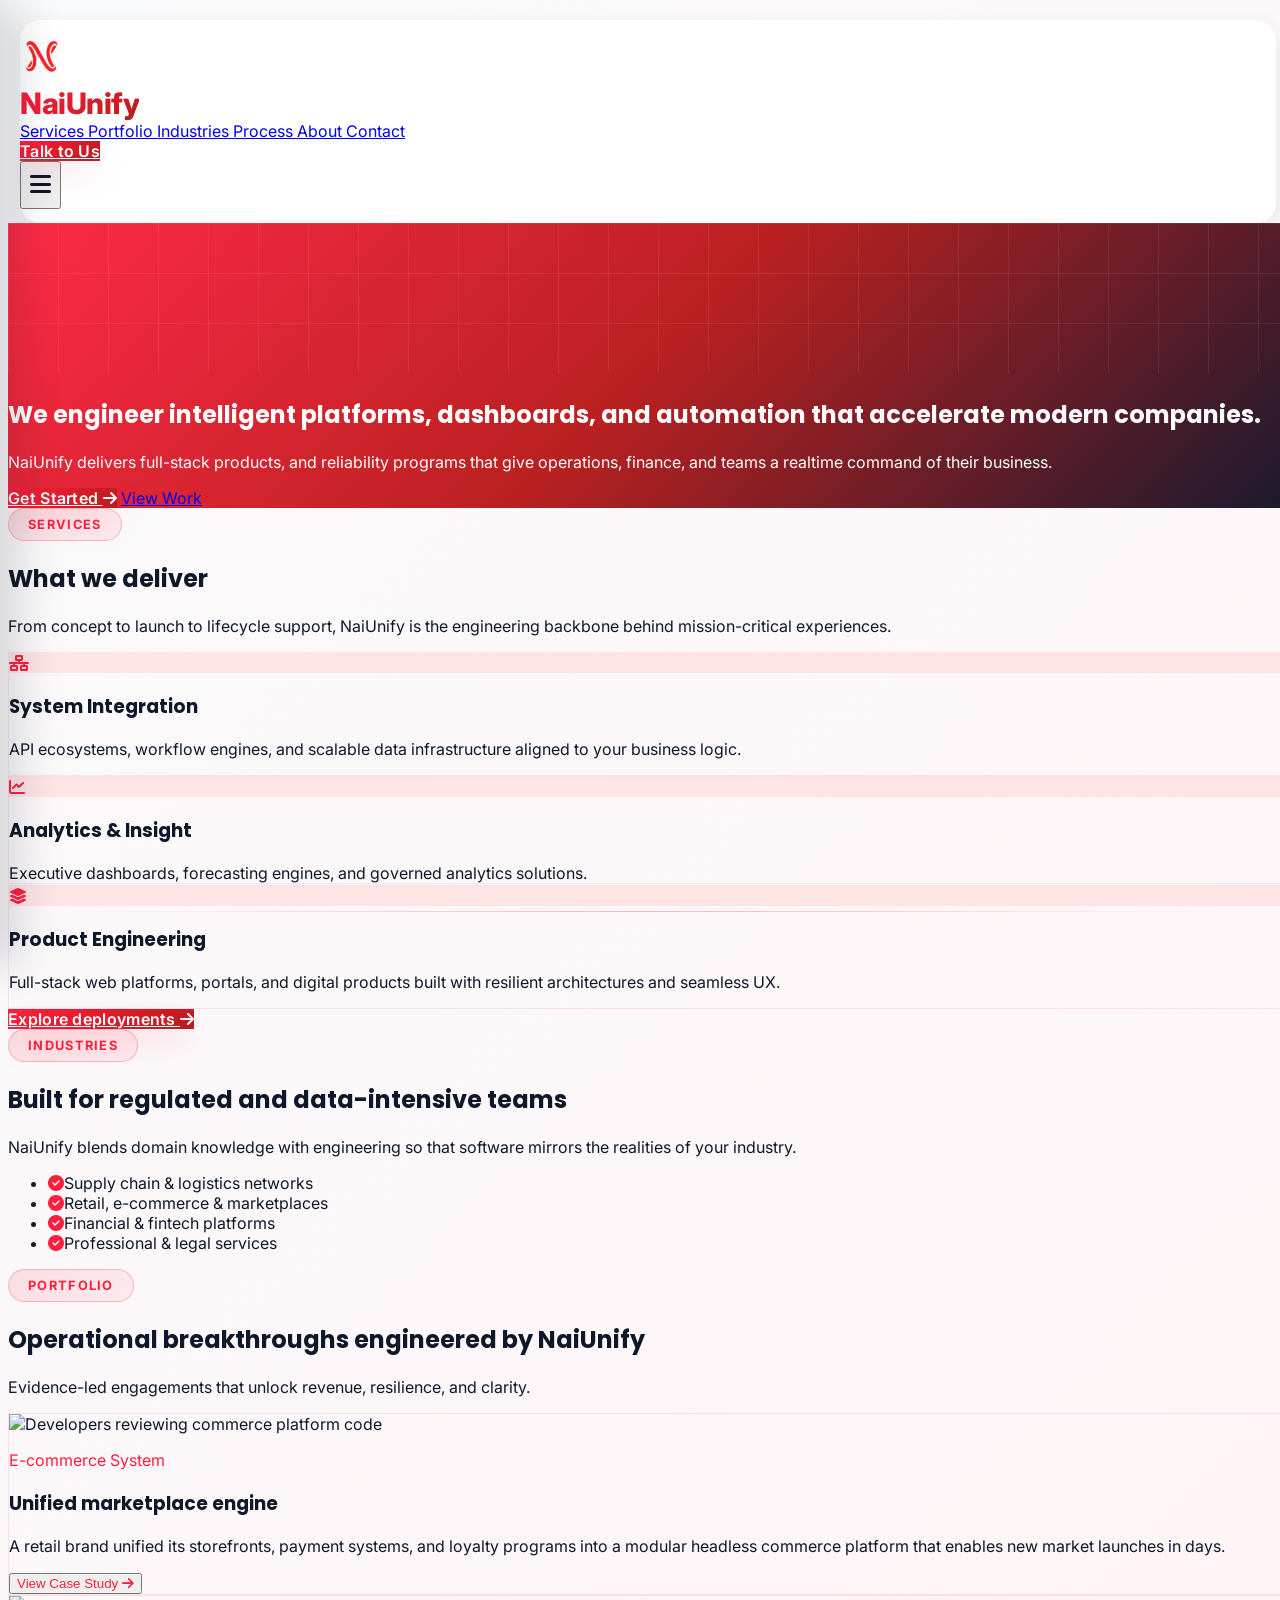
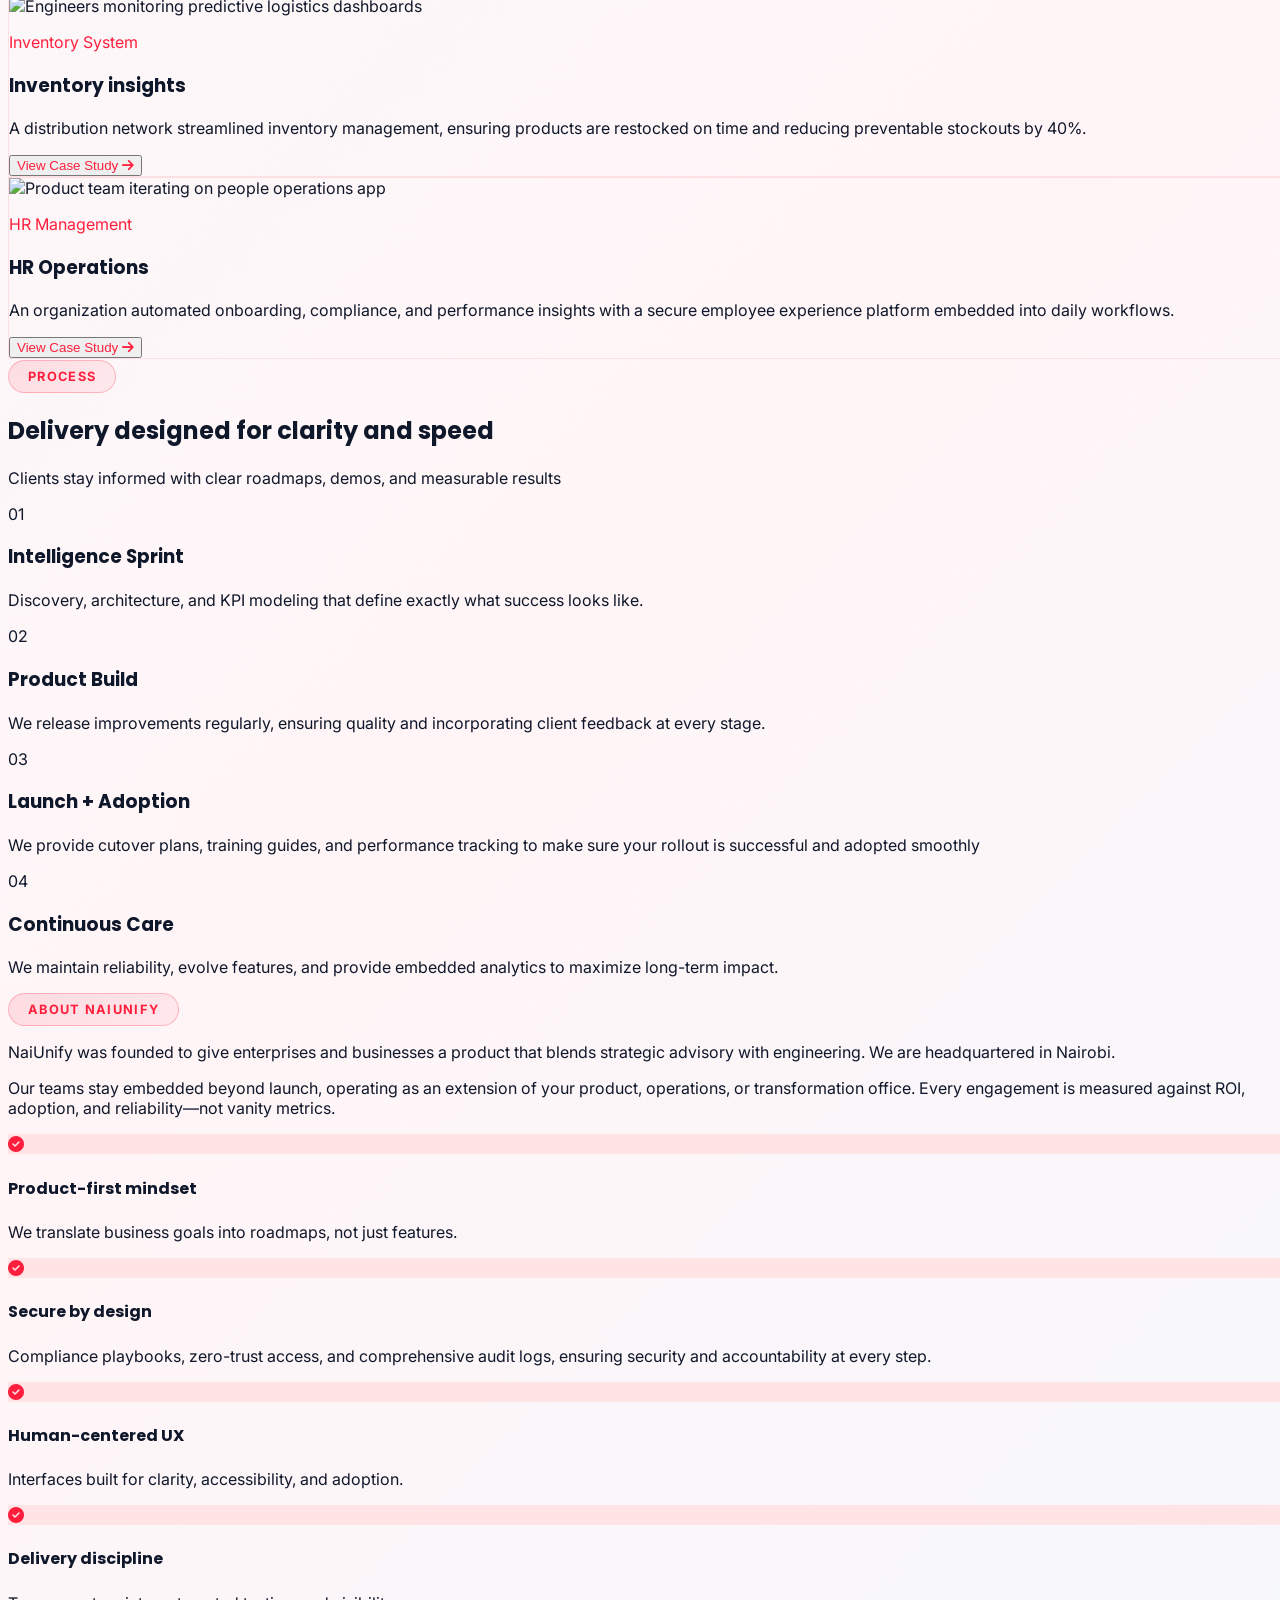
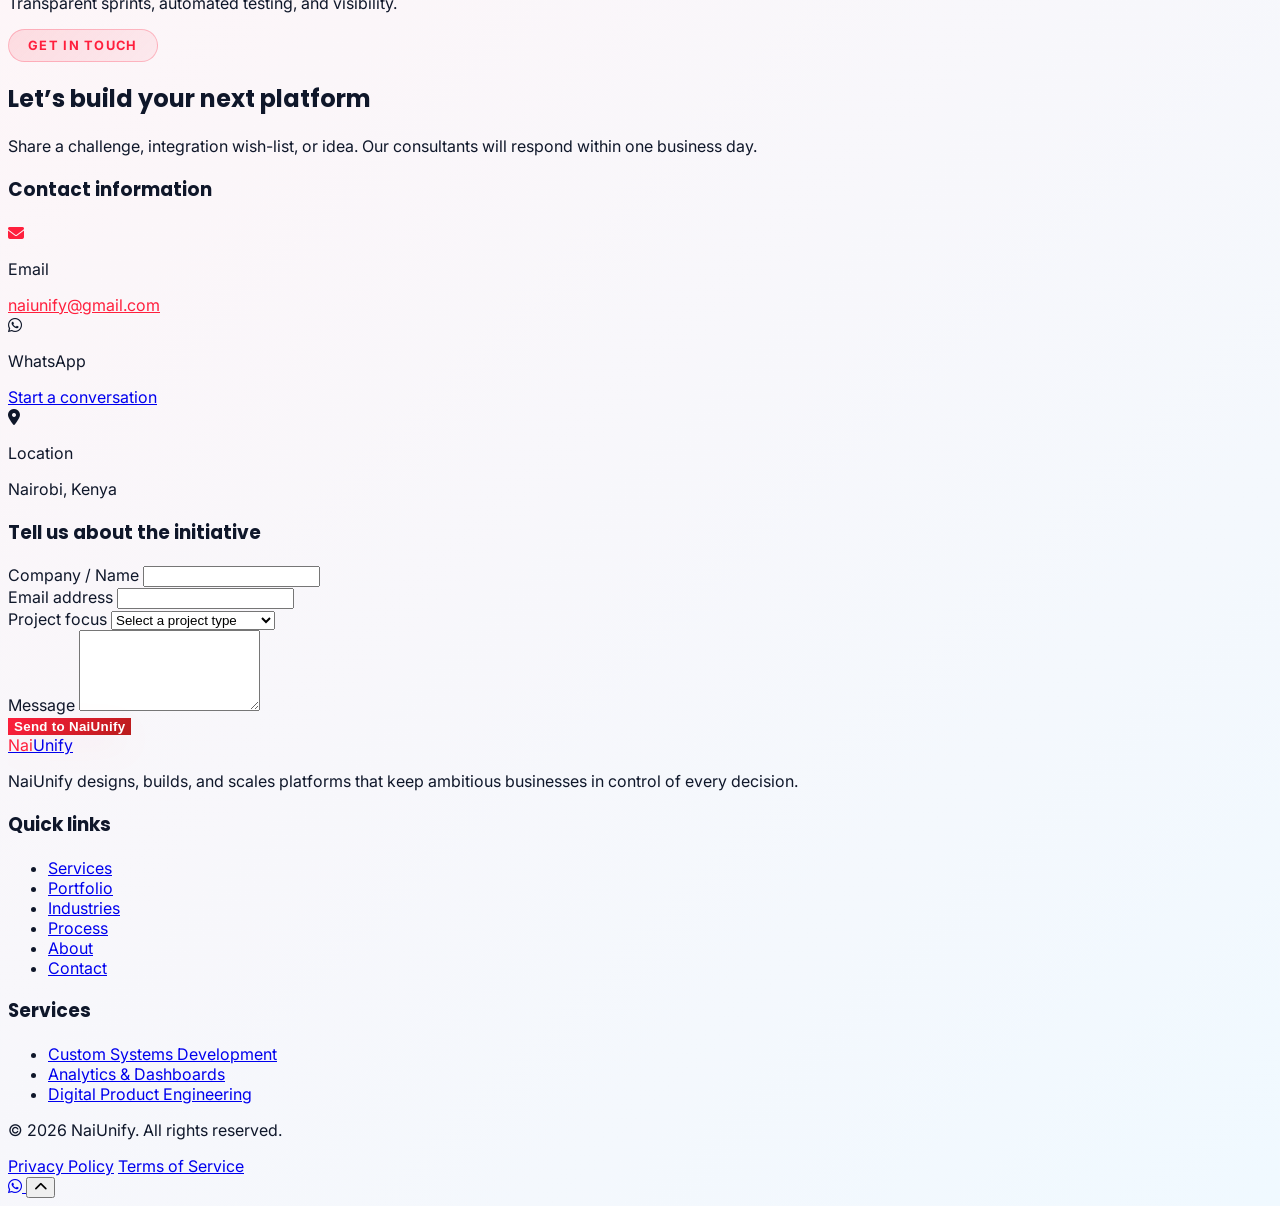
==== commit 056ad0be: "Updated portfolio, removed documentation files and added legal pages" ====
--- a/index.html
+++ b/index.html
@@ -541,7 +541,7 @@
     <div class="container mx-auto px-4 md:px-6">
       <div class="text-center mb-16" data-aos="fade-up">
         <span class="accent-pill mb-3 inline-block">Services</span>
-        <h2 class="text-3xl md:text-4xl font-bold mb-4">What our teams deliver</h2>
+        <h2 class="text-3xl md:text-4xl font-bold mb-4">What we deliver</h2>
         <p class="text-lg text-gray-600 max-w-3xl mx-auto">
           From concept to launch to lifecycle support, NaiUnify is the engineering backbone behind mission-critical
           experiences.
@@ -699,13 +699,7 @@
     </div>
   </div>
 
-  <!-- Legal Modal -->
-  <div id="legal-modal" class="modal">
-    <div class="modal-content">
-      <span class="close close-legal text-2xl cursor-pointer">&times;</span>
-      <div id="legal-modal-content"></div>
-    </div>
-  </div>
+
 
   <!-- Process -->
   <section id="process" class="py-24 md:py-32 bg-gradient-to-b from-white to-gray-50">
@@ -769,7 +763,6 @@
       <div class="grid lg:grid-cols-1 gap-12 items-center">
         <div data-aos="fade-right">
           <span class="accent-pill mb-4 inline-block">About NaiUnify</span>
-          <h2 class="text-3xl md:text-5xl font-bold mb-8 text-gray-900">A team of engineers, designers and analysts</h2>
           <p class="text-lg md:text-xl text-gray-700 mb-8 leading-relaxed">
             NaiUnify was founded to give enterprises and businesses a product that blends strategic advisory with
             engineering. We are headquartered in Nairobi.
@@ -973,9 +966,9 @@
       <div class="border-t border-gray-800 pt-8 flex flex-col md:flex-row justify-between items-center gap-6">
         <p class="text-gray-500 text-xs md:text-sm">© 2026 NaiUnify. All rights reserved.</p>
         <div class="flex gap-6 md:gap-8 items-center">
-          <a id="privacy-link" href="javascript:void(0)"
+          <a id="privacy-link" href="privacy-policy.html"
             class="text-gray-500 hover:text-white text-xs md:text-sm transition duration-300">Privacy Policy</a>
-          <a id="terms-link" href="javascript:void(0)"
+          <a id="terms-link" href="terms-of-service.html"
             class="text-gray-500 hover:text-white text-xs md:text-sm transition duration-300">Terms of Service</a>
         </div>
       </div>
@@ -984,12 +977,12 @@
 
   <!-- WhatsApp & Back to Top -->
   <a href="https://wa.me/254768838843?text=Hi%2C%20I%E2%80%99d%20like%20to%20discuss%20a%20project.%20I%E2%80%99m%20interested%20in%20having%20a%20system%20for%20my%20business%20and%20would%20like%20to%20understand%20how%20your%20process%20works%2C%20explain%20my%20business%20needs%2C%20the%20estimated%20cost%2C%20and%20how%20we%20can%20move%20forward."
-    class="fixed bottom-6 left-6 bg-[#25D366] hover:bg-[#1ebe57] text-white rounded-full p-4 shadow-xl z-40 w-16 h-16 flex items-center justify-center transition-all hover:scale-110 duration-300"
+    class="fixed bottom-6 left-6 bg-[#25D366] hover:bg-[#1ebe57] text-white rounded-full p-3 shadow-xl z-40 w-12 h-12 flex items-center justify-center transition-all hover:scale-110 duration-300"
     target="_blank" rel="noopener noreferrer" aria-label="Contact via WhatsApp">
     <i class="fab fa-whatsapp text-2xl"></i>
   </a>
   <button id="back-to-top"
-    class="fixed bottom-6 right-6 bg-gradient-to-r from-red-600 to-red-700 hover:from-red-700 hover:to-red-800 text-white rounded-full p-4 shadow-xl hidden w-16 h-16 flex items-center justify-center transition-all hover:scale-110 duration-300"
+    class="fixed bottom-6 right-6 bg-gradient-to-r from-red-600 to-red-700 hover:from-red-700 hover:to-red-800 text-white rounded-full p-3 shadow-xl hidden w-12 h-12 flex items-center justify-center transition-all hover:scale-110 duration-300"
     aria-label="Back to top">
     <i class="fas fa-chevron-up text-xl"></i>
   </button>
@@ -1152,61 +1145,7 @@
         }
       });
 
-      // Legal modal for Privacy Policy and Terms of Service
-      const legalModal = document.getElementById('legal-modal');
-      const legalContent = document.getElementById('legal-modal-content');
-      const privacyLink = document.getElementById('privacy-link');
-      const termsLink = document.getElementById('terms-link');
-      const legalCloseButton = document.querySelector('.close-legal');
-
-      const legalCopy = {
-        privacy: `
-          <h3 class="text-2xl font-bold mb-4">Privacy Policy</h3>
-          <p class="text-gray-700 mb-3">NaiUnify respects your privacy and is committed to protecting any personal information you share with us.</p>
-          <p class="text-gray-700 mb-3">We collect contact details and project information only when you voluntarily submit them through our forms or communication channels. This information is used solely to respond to your inquiries, prepare proposals, and deliver our services.</p>
-          <p class="text-gray-700 mb-3">We do not sell your data to third parties. Limited sharing may occur with trusted partners only when necessary to deliver a specific engagement, and always under confidentiality obligations.</p>
-          <p class="text-gray-700 mb-3">We take reasonable technical and organizational measures to secure your data, including restricted access, encrypted communication channels where appropriate, and periodic reviews of our practices.</p>
-        `,
-        terms: `
-          <h3 class="text-2xl font-bold mb-4">Terms of Service</h3>
-          <p class="text-gray-700 mb-3">By accessing or using the NaiUnify website, you agree to these terms of service.</p>
-          <p class="text-gray-700 mb-3">All content on this site, including branding, copy, visuals, and layouts, is provided for general information about our services and does not constitute legal, financial, or technical advice.</p>
-          <p class="text-gray-700 mb-3">Any project or consulting engagement with NaiUnify will be governed by a separate written agreement that outlines scope, deliverables, timelines, fees, and responsibilities.</p>
-          <p class="text-gray-700 mb-3">You agree not to misuse this site, attempt unauthorized access, or engage in activities that could harm the platform or other users.</p>
-          <p class="text-gray-700 mb-3">We may update these terms periodically. Continued use of the site after changes are posted constitutes acceptance of the updated terms.</p>
-        `
-      };
-
-      function openLegalModal(type) {
-        legalContent.innerHTML = legalCopy[type] || '';
-        legalModal.classList.add('show');
-      }
-
-      if (privacyLink) {
-        privacyLink.addEventListener('click', function(e) {
-          e.preventDefault();
-          openLegalModal('privacy');
-        });
-      }
-
-      if (termsLink) {
-        termsLink.addEventListener('click', function(e) {
-          e.preventDefault();
-          openLegalModal('terms');
-        });
-      }
-
-      if (legalCloseButton) {
-        legalCloseButton.addEventListener('click', function() {
-          legalModal.classList.remove('show');
-        });
-      }
-
-      window.addEventListener('click', function(event) {
-        if (event.target === legalModal) {
-          legalModal.classList.remove('show');
-        }
-      });
+
 
       // Rate limiting for contact form
       const contactForm = document.getElementById('contact-form');
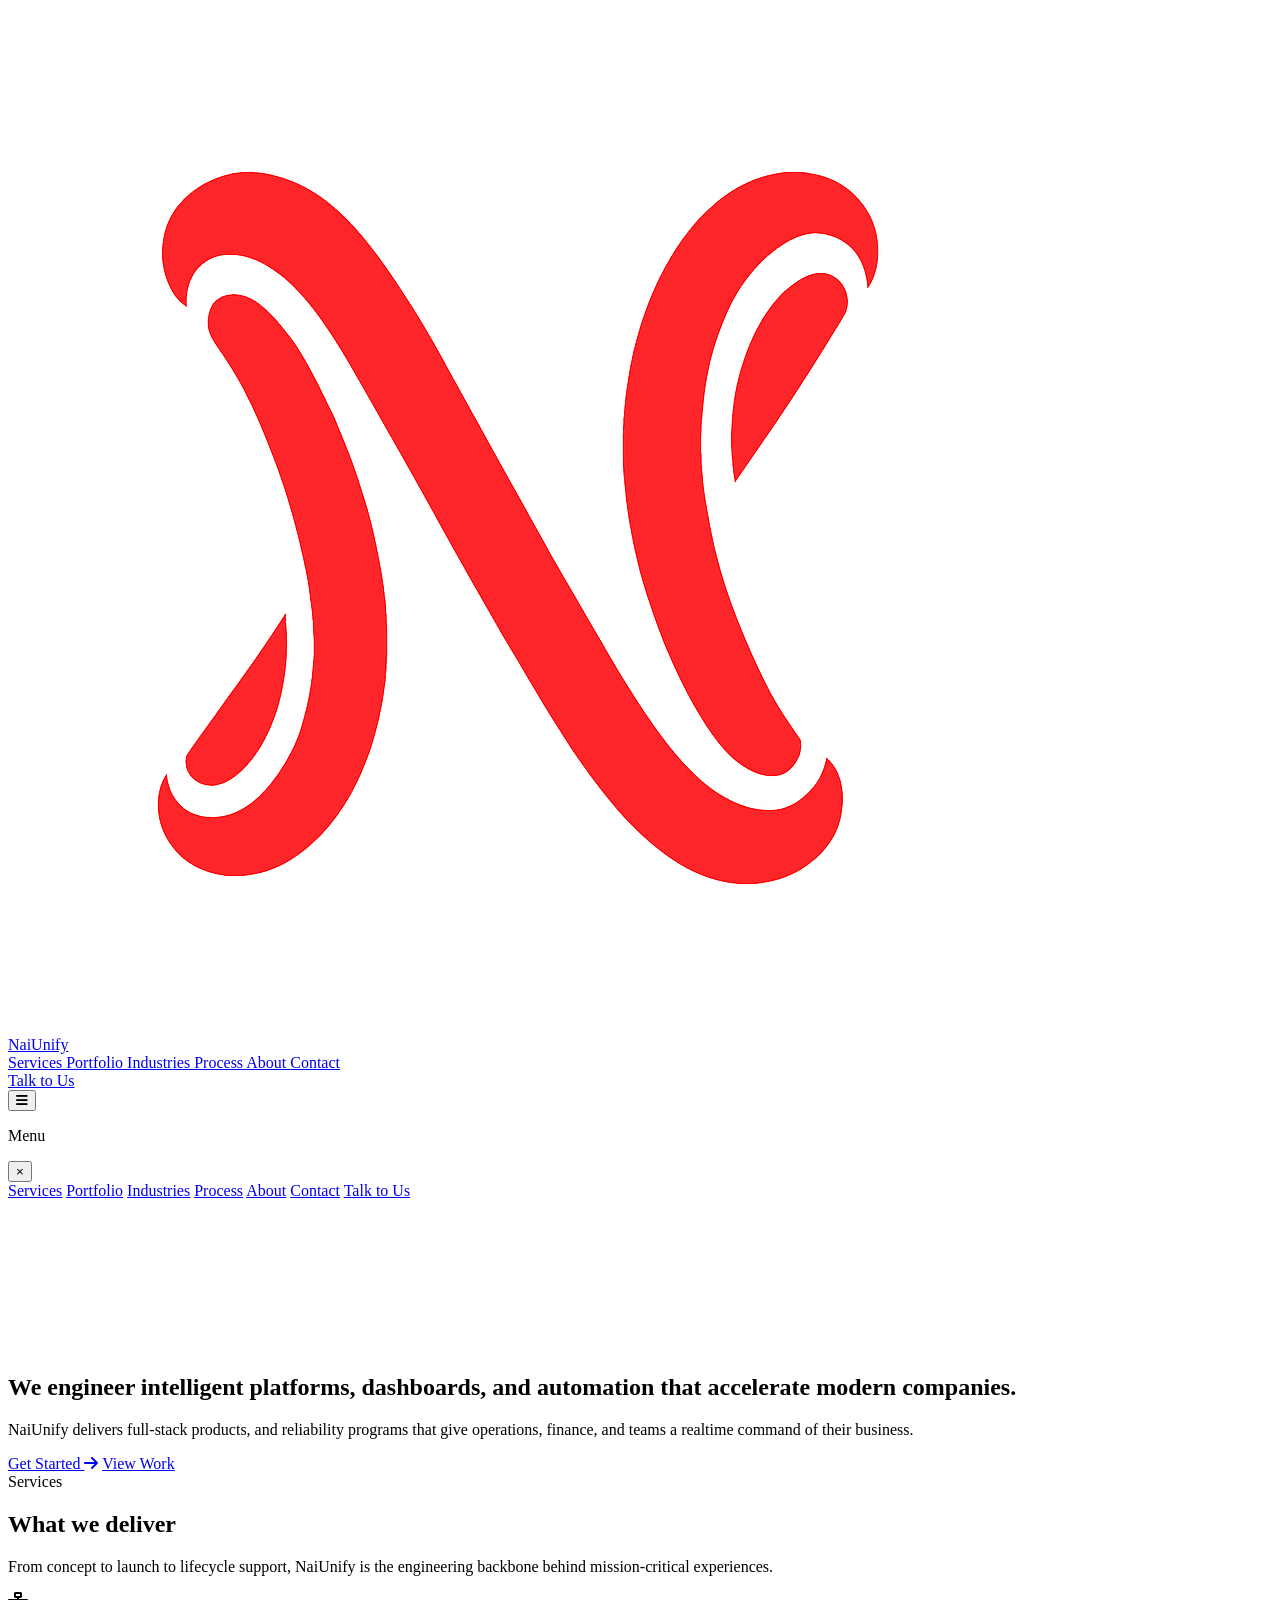
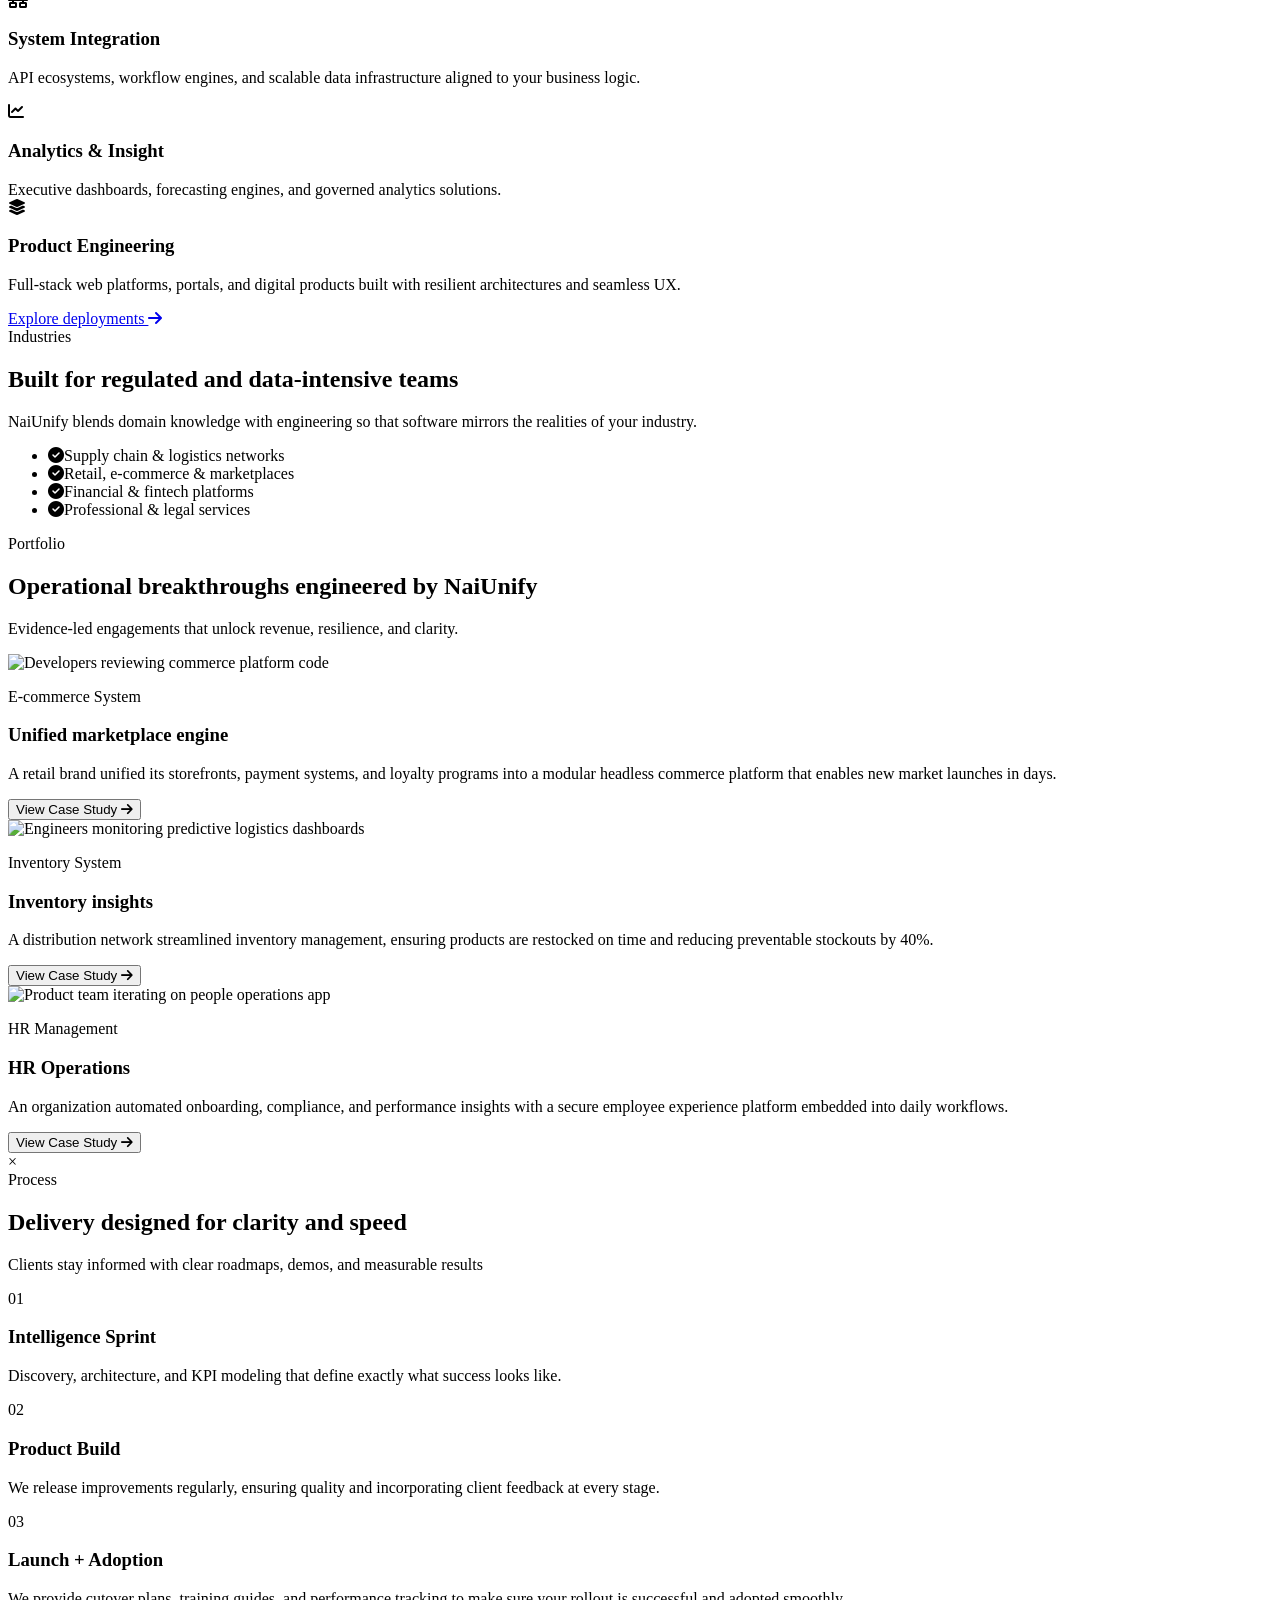
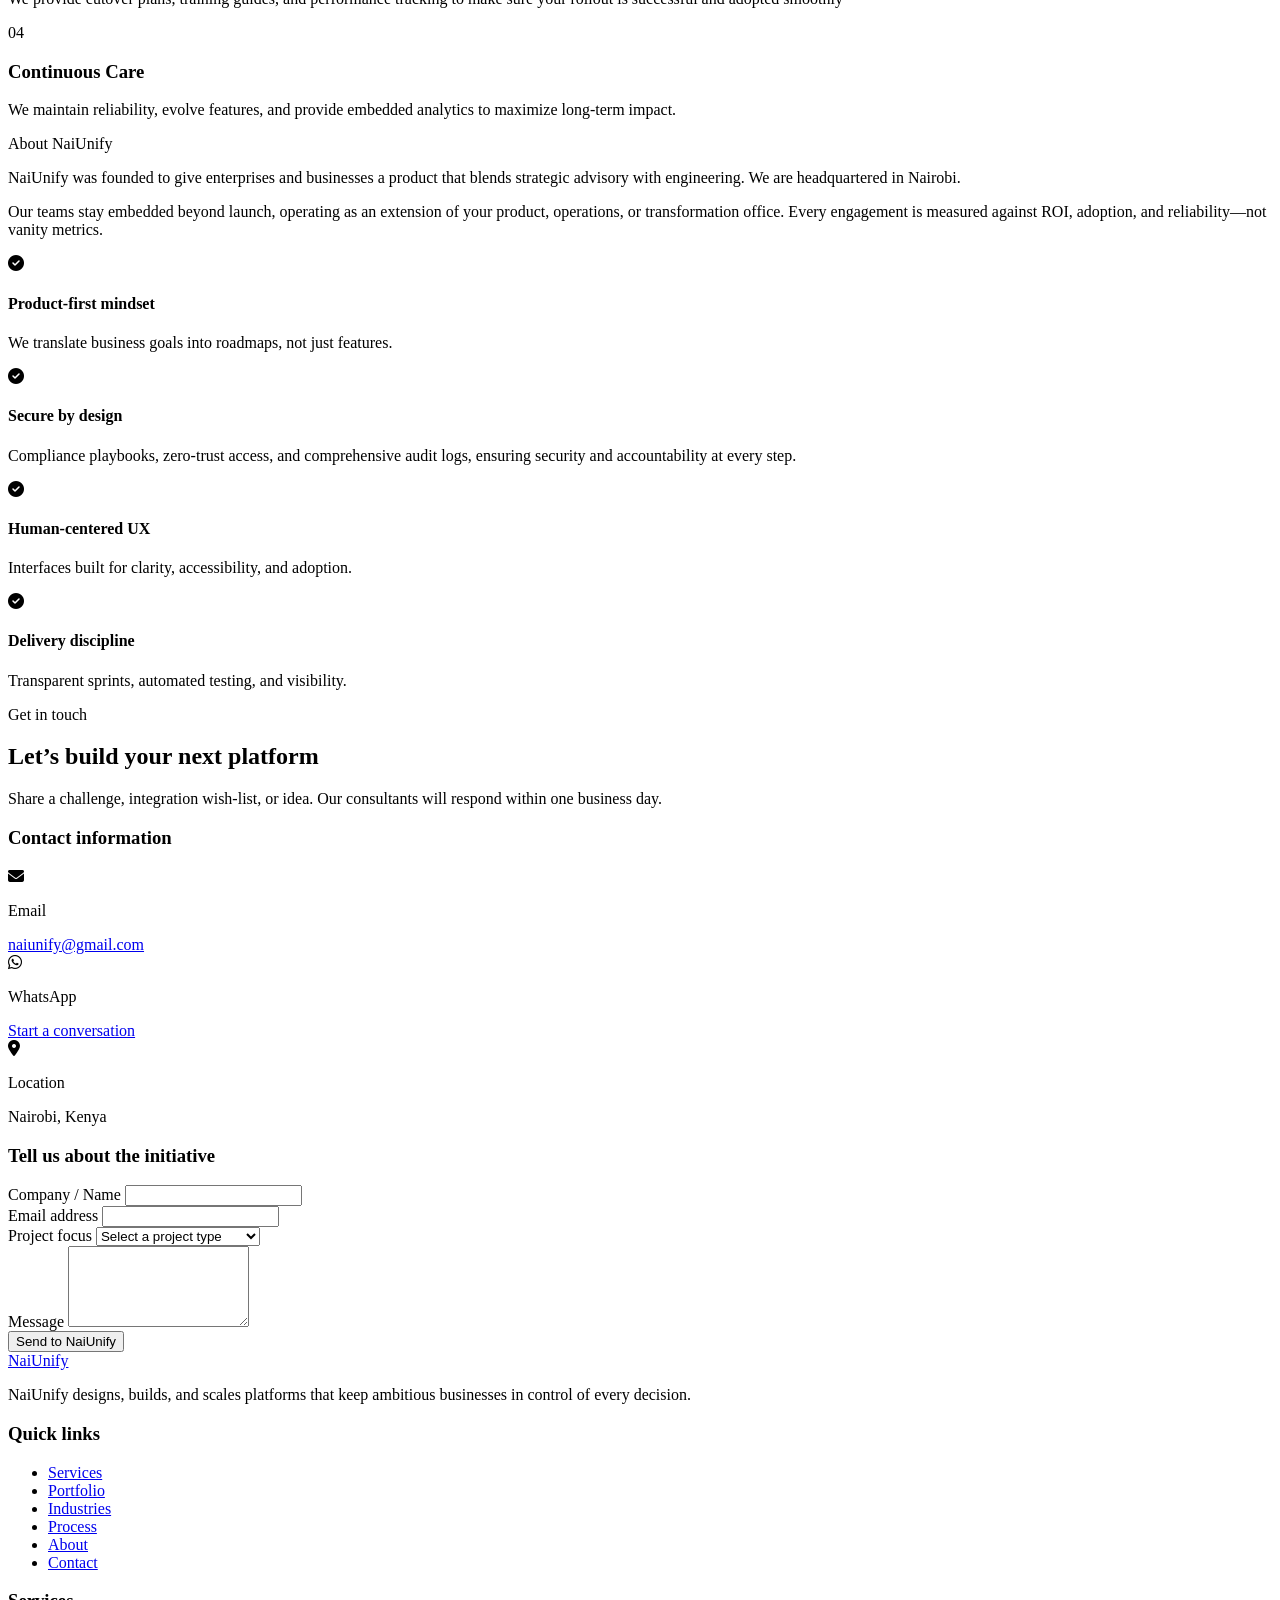
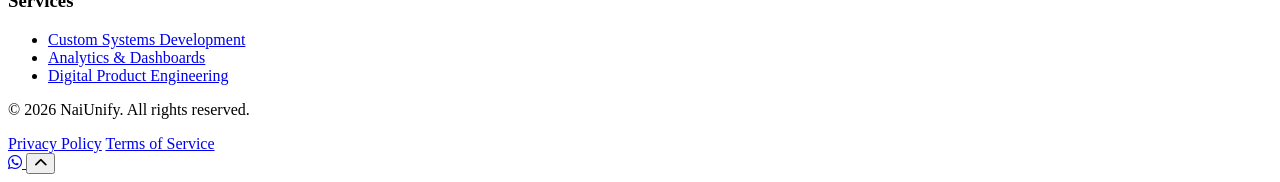
==== commit 811838ce: "Added privacy policy and improved homepage design" ====
--- a/index.html
+++ b/index.html
@@ -17,408 +17,14 @@
   <script src="https://cdn.tailwindcss.com"></script>
   <link rel="stylesheet" href="https://cdnjs.cloudflare.com/ajax/libs/font-awesome/6.5.1/css/all.min.css">
   <link rel="stylesheet" href="https://cdn.jsdelivr.net/npm/aos@2.3.4/dist/aos.css">
+  <link rel="stylesheet" href="/NAIUNIFY/style/style.css">
 
   <!-- Favicon edited  to a proper size to be displayed in the website profile icon insted of the right side of the page  -->
   <link rel="icon" type="image/x-icon" href="favicon.ico">
   <link rel="icon" type="image/png" sizes="32x32" href="favicon.png">
   <link rel="apple-touch-icon" sizes="180x180" href="apple-touch-icon.png">
-
-  <style id="app-style">
-    :root {
-      --primary: #ff1f3d;
-      --primary-dark: #b91c1c;
-      --primary-soft: #ffe4e6;
-      --gray-900: #0f172a;
-    }
-
-    html,
-    body {
-      width: 100%;
-      overflow-x: clip !important;
-    }
-
-    body {
-      font-family: 'Inter', sans-serif;
-      scroll-behavior: smooth;
-      background: linear-gradient(135deg, #f9fafb 0%, #fff5f7 50%, #f0f9ff 100%);
-      color: #0f172a;
-    }
-
-    /* Smooth scrolling offset for fixed nav */
-    section {
-      scroll-margin-top: 96px;
-    }
-
-    @media (max-width: 768px) {
-      section {
-        scroll-margin-top: 72px;
-      }
-    }
-
-    body.menu-open {
-      overflow: hidden;
-    }
-
-    h1,
-    h2,
-    h3,
-    h4,
-    h5,
-    h6 {
-      font-family: 'Poppins', sans-serif;
-      font-weight: 700;
-    }
-
-    .gradient-bg {
-      background: linear-gradient(135deg, rgba(255, 31, 61, 0.95) 0%, rgba(185, 28, 28, 0.98) 50%, #1a1a2e 100%);
-      color: #fff;
-    }
-
-    .brand-logo {
-      height: 2.75rem;
-      width: 2.75rem;
-      transition: transform 0.3s cubic-bezier(0.34, 1.56, 0.64, 1);
-    }
-
-    .brand-logo:hover {
-      transform: scale(1.08) rotate(2deg);
-    }
-
-    .brand-title {
-      font-size: 1.85rem;
-      background: linear-gradient(135deg, #ff1f3d 0%, #b91c1c 100%);
-      -webkit-background-clip: text;
-      -webkit-text-fill-color: transparent;
-      background-clip: text;
-      font-weight: 800;
-      letter-spacing: -0.5px;
-    }
-
-    nav .container {
-      padding-top: 0.875rem;
-      padding-bottom: 0.875rem;
-    }
-
-    .main-nav {
-      background: transparent;
-      box-shadow: none;
-      z-index: 60;
-      padding: 0.75rem 0.75rem 0 0.75rem;
-    }
-
-    .main-nav .container {
-      background: #ffffff;
-      border-radius: 1.25rem;
-      box-shadow: 0 8px 24px rgba(15, 23, 42, 0.08);
-    }
-
-    .main-nav::after {
-      content: '';
-      position: fixed;
-      bottom: -12px;
-      left: calc(0.75rem + 2rem);
-      right: calc(0.75rem + 2rem);
-      height: 1px;
-      background: linear-gradient(90deg, transparent, rgba(255, 31, 61, 0.3), transparent);
-      z-index: 60;
-    }
-
-    @media (max-width: 768px) {
-      .main-nav {
-        padding: 0.5rem 0.5rem 0 0.5rem;
-      }
-
-      .main-nav .container {
-        border-radius: 0.75rem;
-      }
-    }
-
-    .card {
-      transition: all 0.45s cubic-bezier(0.34, 1.56, 0.64, 1);
-      will-change: transform, box-shadow;
-      border: 1px solid rgba(255, 31, 61, 0.1);
-    }
-
-    .card:hover {
-      transform: translateY(-8px) scale(1.02);
-      box-shadow: 0 32px 56px rgba(255, 31, 61, 0.25);
-      border-color: rgba(255, 31, 61, 0.2);
-    }
-
-    .stat-card {
-      background: rgba(255, 255, 255, 0.12);
-      border: 1px solid rgba(255, 255, 255, 0.3);
-      backdrop-filter: blur(12px);
-      border-radius: 1.5rem;
-      transition: all 0.3s ease;
-    }
-
-    .stat-card:hover {
-      background: rgba(255, 255, 255, 0.18);
-      border-color: rgba(255, 255, 255, 0.5);
-      transform: translateY(-4px);
-    }
-
-    .testimonial-slide {
-      display: none;
-    }
-
-    .testimonial-slide.active {
-      display: block;
-      animation: fadeIn 0.4s ease;
-    }
-
-    @keyframes fadeIn {
-      from {
-        opacity: 0;
-        transform: translateY(10px);
-      }
-
-      to {
-        opacity: 1;
-        transform: translateY(0);
-      }
-    }
-
-    .mobile-menu {
-      position: fixed;
-      top: 0;
-      left: 0;
-      right: auto;
-      height: 100vh;
-      width: min(340px, 85%);
-      background: linear-gradient(180deg, #ffffff 0%, #f9fafb 100%);
-      border-right: 1px solid rgba(15, 23, 42, 0.08);
-      box-shadow: 20px 0 40px rgba(15, 23, 42, 0.15);
-      transform: translateX(-100%);
-      transition: transform 0.18s ease-out;
-      z-index: 55;
-      padding: 2rem 1.75rem;
-      overflow-y: auto;
-      overflow-x: hidden;
-    }
-
-    .mobile-menu.open {
-      transform: translateX(0);
-    }
-
-    .mobile-menu-overlay {
-      position: fixed;
-      top: 0;
-      left: 0;
-      right: 0;
-      bottom: 0;
-      background: rgba(15, 23, 42, 0.5);
-      opacity: 0;
-      visibility: hidden;
-      pointer-events: none;
-      transition: opacity 0.4s cubic-bezier(0.34, 1.56, 0.64, 1), visibility 0.4s;
-      z-index: 50;
-      backdrop-filter: blur(4px);
-    }
-
-    .mobile-menu-overlay.open {
-      opacity: 1;
-      visibility: visible;
-      pointer-events: auto;
-    }
-
-    ::-webkit-scrollbar {
-      width: 10px;
-    }
-
-    ::-webkit-scrollbar-thumb {
-      background: var(--primary);
-      border-radius: 999px;
-    }
-
-    .btn-primary {
-      background: linear-gradient(135deg, var(--primary) 0%, var(--primary-dark) 100%);
-      color: #fff;
-      position: relative;
-      overflow: hidden;
-      transition: all 0.4s cubic-bezier(0.34, 1.56, 0.64, 1);
-      box-shadow: 0 12px 32px -8px rgba(255, 31, 61, 0.6);
-      border: none;
-      font-weight: 600;
-      letter-spacing: 0.3px;
-    }
-
-    .btn-primary:hover {
-      transform: translateY(-3px);
-      box-shadow: 0 20px 48px -12px rgba(255, 31, 61, 0.8);
-      background: linear-gradient(135deg, var(--primary-dark) 0%, #8b0a1a 100%);
-    }
-
-    .btn-primary:active {
-      transform: translateY(-1px);
-    }
-
-    .btn-primary:after {
-      content: "";
-      position: absolute;
-      inset: 0;
-      background: linear-gradient(120deg, rgba(255, 255, 255, 0.3), transparent, transparent);
-      transform: translateX(-100%);
-      transition: transform 0.6s cubic-bezier(0.34, 1.56, 0.64, 1);
-    }
-
-    .btn-primary:hover:after {
-      transform: translateX(100%);
-    }
-
-    .accent-pill {
-      background: linear-gradient(135deg, rgba(255, 31, 61, 0.12) 0%, rgba(255, 31, 61, 0.06) 100%);
-      color: var(--primary);
-      padding: 0.5rem 1.2rem;
-      border-radius: 999px;
-      font-size: 0.8rem;
-      font-weight: 700;
-      text-transform: uppercase;
-      letter-spacing: 0.1em;
-      border: 1.5px solid rgba(255, 31, 61, 0.25);
-      display: inline-flex;
-      align-items: center;
-      gap: 0.5rem;
-      transition: all 0.3s ease;
-    }
-
-    .accent-pill:hover {
-      border-color: rgba(255, 31, 61, 0.5);
-      background: linear-gradient(135deg, rgba(255, 31, 61, 0.16) 0%, rgba(255, 31, 61, 0.1) 100%);
-      transform: translateY(-2px);
-    }
-
-    /* Modernized bright red theme overrides */
-    .bg-red-600 {
-      background-color: var(--primary) !important;
-    }
-
-    .hover\:bg-red-700:hover {
-      background-color: var(--primary-dark) !important;
-    }
-
-    .text-red-600 {
-      color: var(--primary) !important;
-    }
-
-    .hover\:text-red-800:hover {
-      color: var(--primary-dark) !important;
-    }
-
-    .border-red-600 {
-      border-color: var(--primary) !important;
-    }
-
-    .bg-red-100 {
-      background-color: var(--primary-soft) !important;
-    }
-
-    .text-red-400 {
-      color: #ff6b81 !important;
-    }
-
-    .text-red-500 {
-      color: var(--primary) !important;
-    }
-
-    body.menu-open {
-      overflow: hidden;
-    }
-
-    .modal {
-      display: none;
-      position: fixed;
-      top: 0;
-      left: 0;
-      right: 0;
-      bottom: 0;
-      background: rgba(15, 23, 42, 0.85);
-      z-index: 48;
-      justify-content: center;
-      align-items: center;
-      padding: 2rem;
-    }
-
-    .modal-content {
-      width: min(720px, 100%);
-      max-height: 90vh;
-      overflow-y: auto;
-      border-radius: 1rem;
-      background: #fff;
-      padding: 2.5rem;
-      position: relative;
-    }
-
-    .modal.show {
-      display: flex;
-      animation: fadeIn 0.35s ease;
-    }
-
-    .close {
-      position: absolute;
-      top: 1.5rem;
-      right: 1.5rem;
-      color: #0f172a;
-    }
-
-    #mobile-menu-button {
-      font-size: 1.5rem;
-      padding: 0.5rem;
-      cursor: pointer;
-      transition: all 0.3s ease;
-      color: #0f172a;
-    }
-
-    #mobile-menu-button:hover {
-      color: var(--primary);
-      transform: scale(1.1);
-    }
-
-    @media (max-width: 768px) {
-      .brand-logo {
-        height: 2.25rem;
-        width: 2.25rem;
-      }
-
-      .brand-title {
-        font-size: 1.35rem;
-      }
-
-      nav .container {
-        padding-top: 0.75rem;
-        padding-bottom: 0.75rem;
-      }
-
-      h1 {
-        font-size: 2rem !important;
-        line-height: 1.3 !important;
-      }
-
-      h2 {
-        font-size: 1.75rem !important;
-      }
-    }
-
-    @media (max-width: 640px) {
-      .gradient-bg {
-        padding-top: 4.5rem !important;
-      }
-
-      h1 {
-        font-size: 1.75rem !important;
-        line-height: 1.25 !important;
-      }
-
-      h2 {
-        font-size: 1.5rem !important;
-      }
-
-      .card {
-        margin: 0 auto;
-      }
-    }
-  </style>
+  
+  
 </head>
 
 <body>
@@ -903,7 +509,7 @@
                   <option value="system">Systems & Integrations</option>
                   <option value="dashboard">Analytics & Dashboards</option>
                   <option value="product">Digital Product / Portal</option>
-                  <option value="reliability">DevOps & Reliability</option>
+                  <option value="reliability">Business Portfolio</option>
                   <option value="other">Other Initiative</option>
                 </select>
               </div>
@@ -964,7 +570,7 @@
         </div>
       </div>
       <div class="border-t border-gray-800 pt-8 flex flex-col md:flex-row justify-between items-center gap-6">
-        <p class="text-gray-500 text-xs md:text-sm">© 2026 NaiUnify. All rights reserved.</p>
+        <p class="text-gray-500 text-xs md:text-sm">© <span id="copyright-year"></span> NaiUnify. All rights reserved.</p>
         <div class="flex gap-6 md:gap-8 items-center">
           <a id="privacy-link" href="privacy-policy.html"
             class="text-gray-500 hover:text-white text-xs md:text-sm transition duration-300">Privacy Policy</a>
@@ -994,6 +600,7 @@
   <script src="https://cdn.jsdelivr.net/npm/aos@2.3.4/dist/aos.js" defer></script>
   <script id="app-script" defer>
     document.addEventListener('DOMContentLoaded', function() {
+      document.getElementById('copyright-year').textContent = new Date().getFullYear();
       AOS.init({
         duration: 200,
         easing: 'ease-out',
